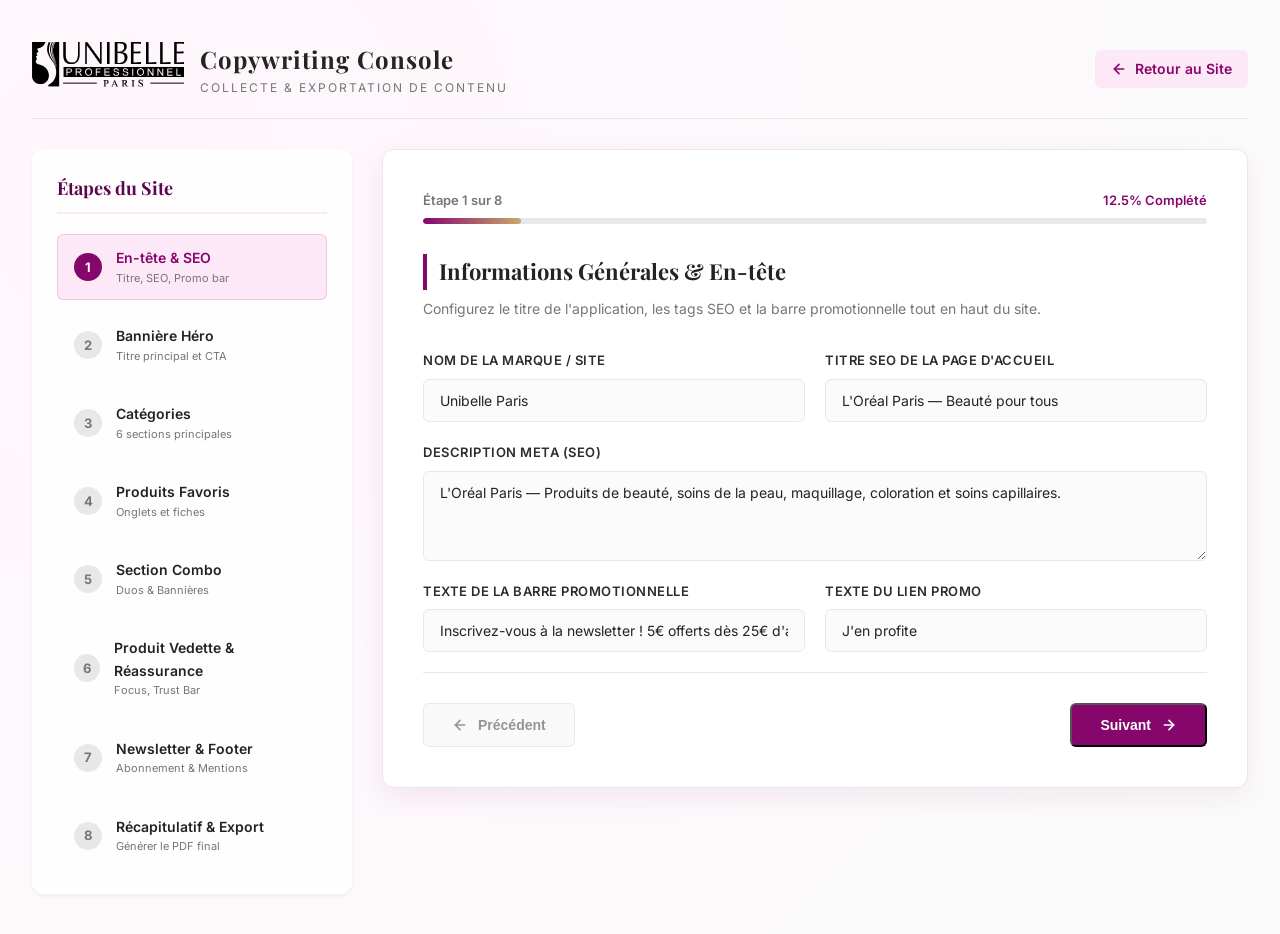
==== index.html @ 9e9157c0 "Standalone copywriting console and PDF export" ====
<!DOCTYPE html>
<html lang="fr">
<head>
  <meta charset="UTF-8">
  <meta name="viewport" content="width=device-width, initial-scale=1.0">
  <meta name="description" content="Configurez et exportez tout le contenu textuel de votre site web Unibelle Paris en un document PDF propre et structuré.">
  <title>Configurateur de Contenu &amp; Export PDF — Unibelle Paris</title>
  <link rel="stylesheet" href="formulaire.css">
</head>
<body>

  <div class="app-container">
    
    <!-- ═══════════════════════════════════════
         HEADER
         ═══════════════════════════════════════ -->
    <header class="form-header">
      <div class="logo-container">
        <a href="../index.html">
          <img src="logo-unibelle-paris-2.svg" alt="Unibelle Paris" class="logo-img">
        </a>
        <div class="logo-title-group">
          <h1>Copywriting Console</h1>
          <p>Collecte &amp; Exportation de Contenu</p>
        </div>
      </div>
      <div>
        <a href="../index.html" class="btn-back">
          <svg width="16" height="16" viewBox="0 0 24 24" fill="none" stroke="currentColor" stroke-width="2.5" stroke-linecap="round" stroke-linejoin="round"><line x1="19" y1="12" x2="5" y2="12"></line><polyline points="12 19 5 12 12 5"></polyline></svg>
          Retour au Site
        </a>
      </div>
    </header>

    <!-- ═══════════════════════════════════════
         MAIN WORKSPACE
         ═══════════════════════════════════════ -->
    <div class="workspace-panel">
      
      <!-- STEP NAVIGATION SIDEBAR -->
      <aside class="step-sidebar">
        <h3>Étapes du Site</h3>
        <ul class="steps-list" id="steps-nav">
          <li class="step-item active" data-step="1">
            <div class="step-badge"><span>1</span></div>
            <div class="step-text">
              <span class="step-title">En-tête &amp; SEO</span>
              <span class="step-desc">Titre, SEO, Promo bar</span>
            </div>
          </li>
          <li class="step-item" data-step="2">
            <div class="step-badge"><span>2</span></div>
            <div class="step-text">
              <span class="step-title">Bannière Héro</span>
              <span class="step-desc">Titre principal et CTA</span>
            </div>
          </li>
          <li class="step-item" data-step="3">
            <div class="step-badge"><span>3</span></div>
            <div class="step-text">
              <span class="step-title">Catégories</span>
              <span class="step-desc">6 sections principales</span>
            </div>
          </li>
          <li class="step-item" data-step="4">
            <div class="step-badge"><span>4</span></div>
            <div class="step-text">
              <span class="step-title">Produits Favoris</span>
              <span class="step-desc">Onglets et fiches</span>
            </div>
          </li>
          <li class="step-item" data-step="5">
            <div class="step-badge"><span>5</span></div>
            <div class="step-text">
              <span class="step-title">Section Combo</span>
              <span class="step-desc">Duos &amp; Bannières</span>
            </div>
          </li>
          <li class="step-item" data-step="6">
            <div class="step-badge"><span>6</span></div>
            <div class="step-text">
              <span class="step-title">Produit Vedette &amp; Réassurance</span>
              <span class="step-desc">Focus, Trust Bar</span>
            </div>
          </li>
          <li class="step-item" data-step="7">
            <div class="step-badge"><span>7</span></div>
            <div class="step-text">
              <span class="step-title">Newsletter &amp; Footer</span>
              <span class="step-desc">Abonnement &amp; Mentions</span>
            </div>
          </li>
          <li class="step-item" data-step="8">
            <div class="step-badge"><span>8</span></div>
            <div class="step-text">
              <span class="step-title">Récapitulatif &amp; Export</span>
              <span class="step-desc">Générer le PDF final</span>
            </div>
          </li>
        </ul>
      </aside>

      <!-- FORM CONTENT CARD -->
      <main class="form-container-card">
        
        <!-- Progress bar -->
        <div class="progress-bar-container">
          <div class="progress-header">
            <span id="progress-percentage">Étape 1 sur 8</span>
            <span id="progress-text">12.5% Complété</span>
          </div>
          <div class="progress-bar">
            <div class="progress-fill" id="progress-fill"></div>
          </div>
        </div>

        <!-- FORM OBJECT -->
        <form id="content-form" onsubmit="event.preventDefault();">
          
          <!-- STEP 1: SEO & EN-TÊTE -->
          <div class="form-step-content active" data-step-content="1">
            <h2 class="step-section-title">Informations Générales &amp; En-tête</h2>
            <p class="step-section-subtitle">Configurez le titre de l'application, les tags SEO et la barre promotionnelle tout en haut du site.</p>
            
            <div class="form-grid">
              <div class="form-group">
                <label for="site-name">Nom de la Marque / Site</label>
                <input type="text" id="site-name" name="site-name" value="Unibelle Paris" placeholder="Ex: Unibelle Paris" required>
              </div>
              <div class="form-group">
                <label for="seo-title">Titre SEO de la page d'accueil</label>
                <input type="text" id="seo-title" name="seo-title" value="L'Oréal Paris — Beauté pour tous" placeholder="Ex: L'Oréal Paris — Beauté pour tous">
              </div>
              <div class="form-group full-width">
                <label for="seo-description">Description Meta (SEO)</label>
                <textarea id="seo-description" name="seo-description" placeholder="Description affichée dans Google...">L'Oréal Paris — Produits de beauté, soins de la peau, maquillage, coloration et soins capillaires.</textarea>
              </div>
              <div class="form-group">
                <label for="promo-text">Texte de la Barre Promotionnelle</label>
                <input type="text" id="promo-text" name="promo-text" value="Inscrivez-vous à la newsletter ! 5€ offerts dès 25€ d'achats sur votre première commande." placeholder="Message de la promo bar">
              </div>
              <div class="form-group">
                <label for="promo-link-text">Texte du Lien Promo</label>
                <input type="text" id="promo-link-text" name="promo-link-text" value="J'en profite" placeholder="Ex: J'en profite">
              </div>
            </div>
          </div>

          <!-- STEP 2: HERO BANNER -->
          <div class="form-step-content" data-step-content="2">
            <h2 class="step-section-title">Bannière Héro Principale</h2>
            <p class="step-section-subtitle">Personnalisez le slogan accrocheur et le bouton d'appel à l'action de la première bannière visible.</p>
            
            <div class="form-grid">
              <div class="form-group full-width">
                <label for="hero-title">Slogan Principal (Titre Hero)</label>
                <textarea id="hero-title" name="hero-title" placeholder="Ex: PARCE QU'ILS LE VALENT BIEN" required style="font-size: 20px; font-weight: bold; min-height: 100px;">PARCE QU'ILS LE VALENT BIEN</textarea>
              </div>
              <div class="form-group">
                <label for="hero-btn-text">Libellé du Bouton (CTA)</label>
                <input type="text" id="hero-btn-text" name="hero-btn-text" value="Je découvre" placeholder="Ex: Je découvre" required>
              </div>
            </div>
          </div>

          <!-- STEP 3: DYNAMIC CATEGORIES & PRODUCTS -->
          <div class="form-step-content" data-step-content="3">
            <h2 class="step-section-title">Catégories &amp; Produits</h2>
            <p class="step-section-subtitle">Gérez vos catégories de produits. Vous pouvez en ajouter d'autres avec le bouton (+). Pour chaque catégorie, ajoutez ses produits respectifs avec leur prix et descriptif.</p>
            
            <div id="dynamic-categories-container">
              <!-- Dynamically populated via Javascript -->
            </div>
            
            <div style="margin-top: 25px; display: flex; justify-content: center;">
              <button type="button" class="btn btn-secondary" id="btn-add-category" style="background-color: var(--brand-primary-light); color: var(--brand-primary); border-color: rgba(135, 6, 108, 0.2); font-weight: bold; width: auto; padding: 12px 24px;">
                <svg width="14" height="14" viewBox="0 0 24 24" fill="none" stroke="currentColor" stroke-width="2.5" stroke-linecap="round" stroke-linejoin="round" style="vertical-align: middle; margin-right: 6px;"><line x1="12" y1="5" x2="12" y2="19"></line><line x1="5" y1="12" x2="19" y2="12"></line></svg>
                Ajouter une catégorie
              </button>
            </div>
          </div>

          <!-- STEP 4: PRODUITS FAVORIS -->
          <div class="form-step-content" data-step-content="4">
            <h2 class="step-section-title">Vos Produits Favoris</h2>
            <p class="step-section-subtitle">Définissez le titre de cette section, les filtres d'onglets et les détails des principaux produits en avant.</p>
            
            <div class="form-grid">
              <div class="form-group full-width">
                <label for="prod-section-title">Titre de la Section</label>
                <input type="text" id="prod-section-title" name="prod-section-title" value="VOS PRODUITS FAVORIS" placeholder="Ex: VOS PRODUITS FAVORIS" required>
              </div>
              <div class="form-group full-width">
                <label for="prod-tabs">Onglets de Filtrage (Séparés par des virgules)</label>
                <input type="text" id="prod-tabs" name="prod-tabs" value="Nouveautés, Maquillage, Soin, Cheveux, Coloration, Homme" placeholder="Onglet 1, Onglet 2...">
              </div>
            </div>

            <!-- Product Cards Inputs -->
            <div class="product-input-card">
              <h4>Produit Favori 1</h4>
              <div class="form-grid">
                <div class="form-group">
                  <label for="prod1-name">Nom du Produit</label>
                  <input type="text" id="prod1-name" name="prod1-name" value="Mascara Extension" placeholder="Nom">
                </div>
                <div class="form-group">
                  <label for="prod1-price">Prix</label>
                  <input type="text" id="prod1-price" name="prod1-price" value="14,90 €" placeholder="Ex: 14,90 €">
                </div>
                <div class="form-group full-width">
                  <label for="prod1-shade">Couleur / Teinte / Infos</label>
                  <input type="text" id="prod1-shade" name="prod1-shade" value="Couleur : Noir" placeholder="Ex: Couleur : Noir">
                </div>
              </div>
            </div>

            <div class="product-input-card">
              <h4>Produit Favori 2</h4>
              <div class="form-grid">
                <div class="form-group">
                  <label for="prod2-name">Nom du Produit</label>
                  <input type="text" id="prod2-name" name="prod2-name" value="Revitalift Filler Masque Tissu Sérum Hyaluronique" placeholder="Nom">
                </div>
                <div class="form-group">
                  <label for="prod2-price">Prix</label>
                  <input type="text" id="prod2-price" name="prod2-price" value="6,70 €" placeholder="Ex: 6,70 €">
                </div>
                <div class="form-group full-width">
                  <label for="prod2-shade">Couleur / Teinte / Infos</label>
                  <input type="text" id="prod2-shade" name="prod2-shade" value="1 pièce disponible" placeholder="Ex: 1 pièce disponible">
                </div>
              </div>
            </div>

            <div class="product-input-card">
              <h4>Produit Favori 3</h4>
              <div class="form-grid">
                <div class="form-group">
                  <label for="prod3-name">Nom du Produit</label>
                  <input type="text" id="prod3-name" name="prod3-name" value="Encre À Lèvres À L'Acide Hyaluronique Infaillible Matte" placeholder="Nom">
                </div>
                <div class="form-group">
                  <label for="prod3-price">Prix</label>
                  <input type="text" id="prod3-price" name="prod3-price" value="12,90 €" placeholder="Ex: 12,90 €">
                </div>
                <div class="form-group full-width">
                  <label for="prod3-shade">Couleur / Teinte / Infos</label>
                  <input type="text" id="prod3-shade" name="prod3-shade" value="Couleur : Nuances disponibles" placeholder="Ex: Couleur : Nuances disponibles">
                </div>
              </div>
            </div>
          </div>

          <!-- STEP 5: COMBO SECTION -->
          <div class="form-step-content" data-step-content="5">
            <h2 class="step-section-title">Section Combo Lèvres &amp; Sélections</h2>
            <p class="step-section-subtitle">Modifiez le contenu textuel lié aux suggestions d'associations de produits (combo-lèvres) et la bannière exclusive.</p>
            
            <div class="form-grid">
              <div class="form-group">
                <label for="combo-eyebrow">Surtitre (Eyebrow)</label>
                <input type="text" id="combo-eyebrow" name="combo-eyebrow" value="Nos sélections" placeholder="Ex: Nos sélections" required>
              </div>
              <div class="form-group">
                <label for="combo-title">Titre de la Section</label>
                <input type="text" id="combo-title" name="combo-title" value="Trouvez votre combo-lèvres idéal" placeholder="Ex: Trouvez votre combo-lèvres..." required>
              </div>
              <div class="form-group full-width">
                <label for="combo-subtitle">Sous-titre explicatif</label>
                <input type="text" id="combo-subtitle" name="combo-subtitle" value="Découvrez nos associations parfaites pour des lèvres sublimées" placeholder="Sous-titre..." required>
              </div>
              <div class="form-group">
                <label for="combo-tabs">Pillules / Onglets (Séparés par des virgules)</label>
                <input type="text" id="combo-tabs" name="combo-tabs" value="Rouges Éternelles, Rouges Glossy, Vita Lift, La Manicure Infaillible, Colorations tendance, Collection stars, Colorations de la tendance" placeholder="Onglet 1, Onglet 2...">
              </div>
              <div class="form-group">
                <label for="combo-banner-tag">Étiquette Bannière Combo</label>
                <input type="text" id="combo-banner-tag" name="combo-banner-tag" value="Exclusivité web" placeholder="Ex: Exclusivité web">
              </div>
              <div class="form-group">
                <label for="combo-banner-title">Titre Bannière Combo</label>
                <input type="text" id="combo-banner-title" name="combo-banner-title" value="Le combo-lèvres parfait vous attend" placeholder="Ex: Le combo-lèvres parfait...">
              </div>
              <div class="form-group">
                <label for="combo-banner-btn">Texte Bouton Bannière Combo</label>
                <input type="text" id="combo-banner-btn" name="combo-banner-btn" value="Découvrir la sélection" placeholder="Ex: Découvrir la sélection">
              </div>
            </div>
          </div>

          <!-- STEP 6: FEATURED & REASSURANCE -->
          <div class="form-step-content" data-step-content="6">
            <h2 class="step-section-title">Produit Vedette &amp; Barre de Réassurance</h2>
            <p class="step-section-subtitle">Configurez le bloc produit "phare" mis en valeur, ainsi que les 4 avantages de service de la marque.</p>
            
            <div class="product-input-card">
              <h4>Produit Vedette Principal</h4>
              <div class="form-grid">
                <div class="form-group">
                  <label for="feat-eyebrow">Surtitre Produit</label>
                  <input type="text" id="feat-eyebrow" name="feat-eyebrow" value="Produit phare" placeholder="Ex: Produit phare">
                </div>
                <div class="form-group">
                  <label for="feat-title">Titre Bloc</label>
                  <input type="text" id="feat-title" name="feat-title" value="Age Perfect Sérum Anti-âge Le Duo" placeholder="Nom affiché en gros">
                </div>
                <div class="form-group">
                  <label for="feat-name">Description / Nom Produit 50ml</label>
                  <input type="text" id="feat-name" name="feat-name" value="Age Perfect Sérum Anti-Âge Le Duo 50ml" placeholder="Nom commercial complet">
                </div>
                <div class="form-group">
                  <label for="feat-price">Prix</label>
                  <input type="text" id="feat-price" name="feat-price" value="53,80 €" placeholder="Ex: 53,80 €">
                </div>
              </div>
            </div>

            <div class="product-input-card">
              <h4>Barre de Réassurance (4 points clés)</h4>
              <div class="form-grid">
                <div class="form-group">
                  <label for="trust-1-title">Titre Point 1</label>
                  <input type="text" id="trust-1-title" name="trust-1-title" value="Paiement sécurisé" required>
                  <input type="text" id="trust-1-desc" name="trust-1-desc" value="Par carte bancaire ou Paypal" style="margin-top: 5px; font-size: 12px;" required>
                </div>
                <div class="form-group">
                  <label for="trust-2-title">Titre Point 2</label>
                  <input type="text" id="trust-2-title" name="trust-2-title" value="Livraison offerte" required>
                  <input type="text" id="trust-2-desc" name="trust-2-desc" value="Dès 30€ d'achat" style="margin-top: 5px; font-size: 12px;" required>
                </div>
                <div class="form-group">
                  <label for="trust-3-title">Titre Point 3</label>
                  <input type="text" id="trust-3-title" name="trust-3-title" value="Une question ? Un produit ?" required>
                  <input type="text" id="trust-3-desc" name="trust-3-desc" value="Un conseiller beauté à votre écoute" style="margin-top: 5px; font-size: 12px;" required>
                </div>
                <div class="form-group">
                  <label for="trust-4-title">Titre Point 4</label>
                  <input type="text" id="trust-4-title" name="trust-4-title" value="Livraison offerte" required>
                  <input type="text" id="trust-4-desc" name="trust-4-desc" value="Offerte en point relais dès 30€" style="margin-top: 5px; font-size: 12px;" required>
                </div>
              </div>
            </div>
          </div>

          <!-- STEP 7: NEWSLETTER & FOOTER -->
          <div class="form-step-content" data-step-content="7">
            <h2 class="step-section-title">Newsletter, Contacts &amp; Mentions</h2>
            <p class="step-section-subtitle">Spécifiez les textes légaux, l'offre de bienvenue et les informations de contact situées en bas du site.</p>
            
            <div class="form-grid">
              <div class="form-group">
                <label for="news-title">Titre de la Newsletter</label>
                <input type="text" id="news-title" name="news-title" value="La Newsletter" placeholder="La Newsletter" required>
              </div>
              <div class="form-group">
                <label for="news-subtitle">Sous-titre Newsletter</label>
                <input type="text" id="news-subtitle" name="news-subtitle" value="Recevez avant tout le monde dans votre boîte mail les dernières nouveautés L'Oréal Paris, un mot d'hier, un mot d'aujourd'hui!" placeholder="Texte introductif">
              </div>
              <div class="form-group">
                <label for="news-offer-1">Texte Offre de bienvenue</label>
                <input type="text" id="news-offer-1" name="news-offer-1" value="Inscrivez-vous vite et profitez de votre offre de bienvenue.">
              </div>
              <div class="form-group">
                <label for="news-offer-2">Montant de l'offre</label>
                <input type="text" id="news-offer-2" name="news-offer-2" value="5€ offerts dès 25€ d'achats*">
              </div>
              <div class="form-group full-width">
                <label for="news-legal">Mentions Légales RGPD Newsletter</label>
                <textarea id="news-legal" name="news-legal">J'accepte que les données que je fournis soient utilisées par L'Oréal Paris pour enrichir mon profil et me proposer des offres personnalisées en conformité avec sa politique de protection des données personnelles.</textarea>
              </div>
              
              <div class="form-group">
                <label for="foot-phone">Téléphone Service Client</label>
                <input type="text" id="foot-phone" name="foot-phone" value="Service gratuit : 04 72 95 76 95" required>
              </div>
              <div class="form-group">
                <label for="foot-hours">Horaires d'ouverture</label>
                <input type="text" id="foot-hours" name="foot-hours" value="Du lundi au vendredi de 9h à 17h (hors jours fériés)" required>
              </div>
              <div class="form-group full-width">
                <label for="foot-manufacturer">Informations Fabricant &amp; Adresse</label>
                <input type="text" id="foot-manufacturer" name="foot-manufacturer" value="LORÉAL PARIS — 14 rue Royale — 75008 Paris France" required>
              </div>
            </div>
          </div>

          <!-- STEP 8: RECAP & EXPORT -->
          <div class="form-step-content" data-step-content="8">
            <h2 class="step-section-title">Vérification et Export PDF</h2>
            <p class="step-section-subtitle">Examinez le résumé des informations saisies ci-dessous. Cliquez sur le bouton d'export pour générer un PDF professionnel prêt pour le développement.</p>
            
            <div class="summary-container" id="summary-dashboard">
              <!-- Dynamically populated via Javascript -->
            </div>
          </div>

          <!-- ACTIONS CONTROLS -->
          <div class="form-actions">
            <button type="button" class="btn btn-secondary" id="btn-prev" disabled>
              <svg width="16" height="16" viewBox="0 0 24 24" fill="none" stroke="currentColor" stroke-width="2.5" stroke-linecap="round" stroke-linejoin="round"><line x1="19" y1="12" x2="5" y2="12"></line><polyline points="12 19 5 12 12 5"></polyline></svg>
              Précédent
            </button>
            
            <button type="button" class="btn btn-primary" id="btn-next">
              Suivant
              <svg width="16" height="16" viewBox="0 0 24 24" fill="none" stroke="currentColor" stroke-width="2.5" stroke-linecap="round" stroke-linejoin="round"><line x1="5" y1="12" x2="19" y2="12"></line><polyline points="12 5 19 12 12 19"></polyline></svg>
            </button>
            
            <button type="button" class="btn btn-success" id="btn-export" style="display: none;">
              <svg width="16" height="16" viewBox="0 0 24 24" fill="none" stroke="currentColor" stroke-width="2.5" stroke-linecap="round" stroke-linejoin="round"><path d="M21 15v4a2 2 0 0 1-2 2H5a2 2 0 0 1-2-2v-4"></path><polyline points="7 10 12 15 17 10"></polyline><line x1="12" y1="15" x2="12" y2="3"></line></svg>
              Exporter en PDF
            </button>
          </div>

        </form>
      </main>

    </div>
  </div>

  <!-- ═══════════════════════════════════════
       HIDDEN PRINT TEMPLATE FOR PDF GENERATION
       ═══════════════════════════════════════ -->
  <div id="pdf-template">
    <div class="pdf-header">
      <img src="logo-unibelle-paris-2.svg" alt="Unibelle Paris Logo" class="pdf-logo" id="pdf-logo-img">
      <div class="pdf-header-title">
        <h1 id="pdf-site-title">Unibelle Paris</h1>
        <p>Spécifications de Contenu Textuel</p>
      </div>
    </div>
    
    <div class="pdf-doc-meta">
      <div><strong>Document :</strong> Livrable de Contenu Éditorial</div>
      <div><strong>Généré le :</strong> <span id="pdf-date">--/--/----</span></div>
      <div><strong>Statut :</strong> Prêt pour intégration</div>
    </div>

    <!-- Section 1 -->
    <div class="pdf-section">
      <h3 class="pdf-section-title">1. Informations Générales, SEO &amp; En-tête</h3>
      <table class="pdf-table">
        <tr>
          <th>Titre SEO Accueil</th>
          <td id="pdf-val-seo-title"></td>
        </tr>
        <tr>
          <th>Meta Description</th>
          <td id="pdf-val-seo-description"></td>
        </tr>
        <tr>
          <th>Barre Promotionnelle</th>
          <td id="pdf-val-promo-text"></td>
        </tr>
        <tr>
          <th>Lien Promotionnel</th>
          <td id="pdf-val-promo-link-text"></td>
        </tr>
      </table>
    </div>

    <!-- Section 2 -->
    <div class="pdf-section">
      <h3 class="pdf-section-title">2. Bannière Héro Principale</h3>
      <table class="pdf-table">
        <tr>
          <th>Slogan / Titre Héro</th>
          <td id="pdf-val-hero-title" style="font-family: 'Playfair Display', serif; font-size: 15px; font-weight: bold; color: #87066C;"></td>
        </tr>
        <tr>
          <th>Libellé Bouton CTA</th>
          <td id="pdf-val-hero-btn-text"></td>
        </tr>
      </table>
    </div>

    <!-- Section 3 -->
    <div class="pdf-section">
      <h3 class="pdf-section-title">3. Catégories &amp; Produits</h3>
      <div id="pdf-val-categories-list">
        <!-- Populated dynamically with category tables -->
      </div>
    </div>

    <div class="pdf-page-break"></div>

    <!-- Section 4 -->
    <div class="pdf-section">
      <h3 class="pdf-section-title">4. Section Produits Favoris</h3>
      <table class="pdf-table" style="margin-bottom: 15px;">
        <tr>
          <th>Titre de Section</th>
          <td id="pdf-val-prod-section-title"></td>
        </tr>
        <tr>
          <th>Filtres / Onglets</th>
          <td id="pdf-val-prod-tabs"></td>
        </tr>
      </table>
      
      <h4 style="font-size: 12px; text-transform: uppercase; color: #87066C; margin-bottom: 8px;">Fiches Produits Favoris</h4>
      <div class="pdf-product-grid">
        <div class="pdf-product-card">
          <h5 id="pdf-val-prod1-name"></h5>
          <p><span>Teinte :</span> <span id="pdf-val-prod1-shade" style="font-weight: normal;"></span></p>
          <p><span>Prix :</span> <span id="pdf-val-prod1-price" style="font-weight: normal;"></span></p>
        </div>
        <div class="pdf-product-card">
          <h5 id="pdf-val-prod2-name"></h5>
          <p><span>Teinte :</span> <span id="pdf-val-prod2-shade" style="font-weight: normal;"></span></p>
          <p><span>Prix :</span> <span id="pdf-val-prod2-price" style="font-weight: normal;"></span></p>
        </div>
        <div class="pdf-product-card">
          <h5 id="pdf-val-prod3-name"></h5>
          <p><span>Teinte :</span> <span id="pdf-val-prod3-shade" style="font-weight: normal;"></span></p>
          <p><span>Prix :</span> <span id="pdf-val-prod3-price" style="font-weight: normal;"></span></p>
        </div>
      </div>
    </div>

    <!-- Section 5 -->
    <div class="pdf-section">
      <h3 class="pdf-section-title">5. Sélections &amp; Combo Lèvres</h3>
      <table class="pdf-table">
        <tr>
          <th>Surtitre &amp; Titre principal</th>
          <td>
            <strong id="pdf-val-combo-eyebrow" style="color: #666; font-size: 11px; text-transform: uppercase;"></strong><br>
            <span id="pdf-val-combo-title" style="font-size: 14px; font-weight: bold;"></span>
          </td>
        </tr>
        <tr>
          <th>Sous-titre explicatif</th>
          <td id="pdf-val-combo-subtitle"></td>
        </tr>
        <tr>
          <th>Onglets du Combo</th>
          <td id="pdf-val-combo-tabs"></td>
        </tr>
        <tr>
          <th>Bannière promotionnelle Combo</th>
          <td>
            <strong>Badge :</strong> <span id="pdf-val-combo-banner-tag"></span><br>
            <strong>Titre :</strong> <span id="pdf-val-combo-banner-title"></span><br>
            <strong>Bouton :</strong> <span id="pdf-val-combo-banner-btn"></span>
          </td>
        </tr>
      </table>
    </div>

    <div class="pdf-page-break"></div>

    <!-- Section 6 -->
    <div class="pdf-section">
      <h3 class="pdf-section-title">6. Produit Vedette &amp; Barre de Réassurance</h3>
      <h4 style="font-size: 12px; text-transform: uppercase; color: #87066C; margin-bottom: 8px;">Produit Vedette</h4>
      <table class="pdf-table" style="margin-bottom: 20px;">
        <tr>
          <th>Produit mis en avant</th>
          <td>
            <span id="pdf-val-feat-eyebrow" style="text-transform: uppercase; font-size: 11px; color:#777;"></span><br>
            <strong id="pdf-val-feat-title" style="font-size: 14px;"></strong><br>
            <span id="pdf-val-feat-name"></span>
          </td>
        </tr>
        <tr>
          <th>Prix Vedette</th>
          <td id="pdf-val-feat-price" style="font-weight: bold;"></td>
        </tr>
      </table>
      
      <h4 style="font-size: 12px; text-transform: uppercase; color: #87066C; margin-bottom: 8px;">Barre de Réassurance (Trust Bar)</h4>
      <table class="pdf-table">
        <tr>
          <th id="pdf-val-trust-1-title"></th>
          <td id="pdf-val-trust-1-desc"></td>
        </tr>
        <tr>
          <th id="pdf-val-trust-2-title"></th>
          <td id="pdf-val-trust-2-desc"></td>
        </tr>
        <tr>
          <th id="pdf-val-trust-3-title"></th>
          <td id="pdf-val-trust-3-desc"></td>
        </tr>
        <tr>
          <th id="pdf-val-trust-4-title"></th>
          <td id="pdf-val-trust-4-desc"></td>
        </tr>
      </table>
    </div>

    <!-- Section 7 -->
    <div class="pdf-section">
      <h3 class="pdf-section-title">7. Newsletter &amp; Pied de page</h3>
      <table class="pdf-table">
        <tr>
          <th>Newsletter Titre &amp; Message</th>
          <td>
            <strong id="pdf-val-news-title"></strong><br>
            <span id="pdf-val-news-subtitle"></span>
          </td>
        </tr>
        <tr>
          <th>Offre de bienvenue</th>
          <td>
            <span id="pdf-val-news-offer-1"></span> — <strong><span id="pdf-val-news-offer-2"></span></strong>
          </td>
        </tr>
        <tr>
          <th>Mentions légales RGPD</th>
          <td id="pdf-val-news-legal" style="font-size: 11px; color: #666; font-style: italic;"></td>
        </tr>
        <tr>
          <th>Contacts Client &amp; Horaires</th>
          <td>
            <strong>Téléphone :</strong> <span id="pdf-val-foot-phone"></span><br>
            <strong>Horaires :</strong> <span id="pdf-val-foot-hours"></span>
          </td>
        </tr>
        <tr>
          <th>Fabricant &amp; Adresse</th>
          <td id="pdf-val-foot-manufacturer"></td>
        </tr>
      </table>
    </div>

    <div class="pdf-footer">
      Document généré par la console de copywriting Unibelle Paris. Tous droits réservés.
    </div>
  </div>


  <!-- ═══════════════════════════════════════
       JAVASCRIPT FOR STEP NAVIGATION & PDF EXPORT
       ═══════════════════════════════════════ -->
  <script>
    document.addEventListener('DOMContentLoaded', function() {
      let currentStep = 1;
      const totalSteps = 8;
      
      const prevBtn = document.getElementById('btn-prev');
      const nextBtn = document.getElementById('btn-next');
      const exportBtn = document.getElementById('btn-export');
      const stepsNavItems = document.querySelectorAll('#steps-nav .step-item');
      const stepContents = document.querySelectorAll('[data-step-content]');
      const progressFill = document.getElementById('progress-fill');
      const progressPercentage = document.getElementById('progress-percentage');
      const progressText = document.getElementById('progress-text');
      
      // ═══════════════════════════════════════
      // DYNAMIC CATEGORIES & PRODUCTS DATA & LOGIC
      // ═══════════════════════════════════════
      const defaultCategoriesData = [
        {
          name: "Maquillage",
          products: [
            { name: "Mascara Panorama", price: "15,90 €", details: "Volume Millions de Cils" },
            { name: "Rouge à lèvres Color Riche", price: "13,80 €", details: "Teinte : Nude 120" },
            { name: "Fond De Teint Accord Parfait", price: "14,90 €", details: "Couleur : Miel" }
          ]
        },
        {
          name: "Cheveux",
          products: [
            { name: "Elsève Dream Long Shampoing", price: "5,50 €", details: "Cheveux longs abîmés" },
            { name: "Shampoing Elsève Total Repair", price: "5,50 €", details: "Réparation 5 signes" }
          ]
        },
        {
          name: "Soin de la peau",
          products: [
            { name: "Revitalift Filler Sérum", price: "19,90 €", details: "Acide Hyaluronique Pur" },
            { name: "Revitalift Crème de Jour", price: "17,90 €", details: "Soin Anti-Rides + Fermeté" }
          ]
        }
      ];

      const categoriesContainer = document.getElementById('dynamic-categories-container');

      function createProductRow(prodVal = { name: '', price: '', details: '' }) {
        const row = document.createElement('div');
        row.className = 'category-product-item';
        row.innerHTML = `
          <div class="product-item-fields">
            <div class="form-group">
              <label>Nom du Produit</label>
              <input type="text" class="prod-name" value="${prodVal.name}" placeholder="Ex: Mascara Extension" required>
            </div>
            <div class="form-group">
              <label>Prix</label>
              <input type="text" class="prod-price" value="${prodVal.price}" placeholder="Ex: 14,90 €" required>
            </div>
            <div class="form-group full-width">
              <label>Description / Teinte</label>
              <input type="text" class="prod-details" value="${prodVal.details}" placeholder="Ex: Couleur : Noir">
            </div>
          </div>
          <button type="button" class="btn-remove-product" title="Supprimer ce produit">&times;</button>
        `;
        
        row.querySelector('.btn-remove-product').addEventListener('click', () => {
          row.remove();
        });
        
        return row;
      }

      function createCategoryBlock(catVal = { name: '', products: [] }, index) {
        const block = document.createElement('div');
        block.className = 'category-block';
        block.innerHTML = `
          <div class="category-block-header">
            <h4>Catégorie <span class="cat-number">${index}</span></h4>
            <button type="button" class="btn-remove-category">Supprimer la catégorie</button>
          </div>
          <div class="form-group" style="margin-bottom: 20px;">
            <label>Nom de la Catégorie</label>
            <input type="text" class="category-name-input" value="${catVal.name}" placeholder="Ex: Maquillage" required style="font-weight: 600; font-size: 16px; border-color: var(--brand-primary-light);">
          </div>
          <div class="category-products-section">
            <h5>Produits dans cette catégorie</h5>
            <div class="category-products-list"></div>
            <button type="button" class="btn-add-product">
              <svg width="14" height="14" viewBox="0 0 24 24" fill="none" stroke="currentColor" stroke-width="2.5" stroke-linecap="round" stroke-linejoin="round" style="vertical-align: middle; margin-right: 4px;"><line x1="12" y1="5" x2="12" y2="19"></line><line x1="5" y1="12" x2="19" y2="12"></line></svg>
              Ajouter un produit
            </button>
          </div>
        `;
        
        const prodList = block.querySelector('.category-products-list');
        const addProdBtn = block.querySelector('.btn-add-product');
        const removeCatBtn = block.querySelector('.btn-remove-category');
        
        if (catVal.products && catVal.products.length > 0) {
          catVal.products.forEach(p => {
            prodList.appendChild(createProductRow(p));
          });
        } else {
          prodList.appendChild(createProductRow());
        }
        
        addProdBtn.addEventListener('click', () => {
          prodList.appendChild(createProductRow());
        });
        
        removeCatBtn.addEventListener('click', () => {
          block.remove();
          recalculateCategoryNumbers();
        });
        
        return block;
      }

      function recalculateCategoryNumbers() {
        const blocks = categoriesContainer.querySelectorAll('.category-block');
        blocks.forEach((block, idx) => {
          block.querySelector('.cat-number').innerText = idx + 1;
        });
      }

      function initializeDynamicCategories() {
        categoriesContainer.innerHTML = '';
        defaultCategoriesData.forEach((cat, idx) => {
          categoriesContainer.appendChild(createCategoryBlock(cat, idx + 1));
        });
      }

      document.getElementById('btn-add-category').addEventListener('click', () => {
        const count = categoriesContainer.querySelectorAll('.category-block').length;
        categoriesContainer.appendChild(createCategoryBlock({ name: '', products: [] }, count + 1));
        
        setTimeout(() => {
          const blocks = categoriesContainer.querySelectorAll('.category-block');
          const lastBlock = blocks[blocks.length - 1];
          lastBlock.scrollIntoView({ behavior: 'smooth', block: 'center' });
        }, 100);
      });

      // Initialize
      initializeDynamicCategories();

      // ═══════════════════════════════════════
      // STEP NAVIGATION LOGIC
      // ═══════════════════════════════════════
      
      // Update UI for the current step
      function updateStepUI() {
        stepContents.forEach(content => {
          content.classList.remove('active');
          if (parseInt(content.getAttribute('data-step-content')) === currentStep) {
            content.classList.add('active');
          }
        });
        
        stepsNavItems.forEach(item => {
          const stepNum = parseInt(item.getAttribute('data-step'));
          item.classList.remove('active');
          
          if (stepNum === currentStep) {
            item.classList.add('active');
          }
          
          if (stepNum < currentStep) {
            item.classList.add('completed');
          } else {
            item.classList.remove('completed');
          }
        });
        
        const percent = (currentStep / totalSteps) * 100;
        progressFill.style.width = percent + '%';
        progressPercentage.innerText = `Étape ${currentStep} sur ${totalSteps}`;
        progressText.innerText = `${Math.round(percent)}% Complété`;
        
        if (currentStep === 1) {
          prevBtn.disabled = true;
        } else {
          prevBtn.disabled = false;
        }
        
        if (currentStep === totalSteps) {
          nextBtn.style.display = 'none';
          exportBtn.style.display = 'inline-flex';
          buildRecapDashboard();
        } else {
          nextBtn.style.display = 'inline-flex';
          exportBtn.style.display = 'none';
        }
      }
      
      function goToStep(step) {
        if (step >= 1 && step <= totalSteps) {
          currentStep = step;
          updateStepUI();
          window.scrollTo({ top: 0, behavior: 'smooth' });
        }
      }
      
      prevBtn.addEventListener('click', () => {
        goToStep(currentStep - 1);
      });
      
      nextBtn.addEventListener('click', () => {
        const currentContent = document.querySelector(`[data-step-content="${currentStep}"]`);
        const inputs = currentContent.querySelectorAll('input[required], textarea[required]');
        let valid = true;
        inputs.forEach(input => {
          if (!input.value.trim()) {
            input.classList.add('error');
            valid = false;
            input.style.borderColor = '#d32f2f';
          } else {
            input.classList.remove('error');
            input.style.borderColor = '';
          }
        });
        
        if (valid) {
          goToStep(currentStep + 1);
        } else {
          alert('Veuillez remplir tous les champs requis (*) de cette section avant de continuer.');
        }
      });
      
      stepsNavItems.forEach(item => {
        item.addEventListener('click', () => {
          const stepNum = parseInt(item.getAttribute('data-step'));
          goToStep(stepNum);
        });
      });
      
      // Build dynamic recap dashboard
      function buildRecapDashboard() {
        const dashboard = document.getElementById('summary-dashboard');
        dashboard.innerHTML = '';
        
        const formData = new FormData(document.getElementById('content-form'));
        
        const sections = [
          {
            title: "1. En-tête & SEO",
            fields: [
              { label: "Nom du site/marque", key: "site-name" },
              { label: "Titre SEO page d'accueil", key: "seo-title" },
              { label: "Description SEO (Meta)", key: "seo-description" },
              { label: "Message promotionnel", key: "promo-text" },
              { label: "Lien promotionnel", key: "promo-link-text" }
            ]
          },
          {
            title: "2. Bannière Héro",
            fields: [
              { label: "Slogan principal (Héro)", key: "hero-title" },
              { label: "Texte bouton CTA Héro", key: "hero-btn-text" }
            ]
          },
          {
            title: "3. Catégories & Produits",
            dynamic: true
          },
          {
            title: "4. Produits Favoris",
            fields: [
              { label: "Titre de section", key: "prod-section-title" },
              { label: "Onglets", key: "prod-tabs" },
              { label: "Prod 1 - Nom", key: "prod1-name" },
              { label: "Prod 1 - Teinte & Infos", key: "prod1-shade" },
              { label: "Prod 1 - Prix", key: "prod1-price" },
              { label: "Prod 2 - Nom", key: "prod2-name" },
              { label: "Prod 2 - Teinte & Infos", key: "prod2-shade" },
              { label: "Prod 2 - Prix", key: "prod2-price" },
              { label: "Prod 3 - Nom", key: "prod3-name" },
              { label: "Prod 3 - Teinte & Infos", key: "prod3-shade" },
              { label: "Prod 3 - Prix", key: "prod3-price" }
            ]
          },
          {
            title: "5. Sélections & Combo Lèvres",
            fields: [
              { label: "Surtitre", key: "combo-eyebrow" },
              { label: "Titre Section", key: "combo-title" },
              { label: "Sous-titre Section", key: "combo-subtitle" },
              { label: "Onglets du combo", key: "combo-tabs" },
              { label: "Badge Bannière Combo", key: "combo-banner-tag" },
              { label: "Titre Bannière Combo", key: "combo-banner-title" },
              { label: "Bouton Bannière Combo", key: "combo-banner-btn" }
            ]
          },
          {
            title: "6. Produit Vedette & Réassurance",
            fields: [
              { label: "Vedette - Surtitre", key: "feat-eyebrow" },
              { label: "Vedette - Titre", key: "feat-title" },
              { label: "Vedette - Desc/Nom 50ml", key: "feat-name" },
              { label: "Vedette - Prix", key: "feat-price" },
              { label: "Trust 1 - Titre & Desc", key: "trust-1-title", custom: () => formData.get('trust-1-title') + " — " + formData.get('trust-1-desc') },
              { label: "Trust 2 - Titre & Desc", key: "trust-2-title", custom: () => formData.get('trust-2-title') + " — " + formData.get('trust-2-desc') },
              { label: "Trust 3 - Titre & Desc", key: "trust-3-title", custom: () => formData.get('trust-3-title') + " — " + formData.get('trust-3-desc') },
              { label: "Trust 4 - Titre & Desc", key: "trust-4-title", custom: () => formData.get('trust-4-title') + " — " + formData.get('trust-4-desc') }
            ]
          },
          {
            title: "7. Newsletter & Pied de page",
            fields: [
              { label: "Titre Newsletter", key: "news-title" },
              { label: "Sous-titre Newsletter", key: "news-subtitle" },
              { label: "Offre intro", key: "news-offer-1" },
              { label: "Montant offre", key: "news-offer-2" },
              { label: "Texte Légal RGPD", key: "news-legal" },
              { label: "Service Client Tél", key: "foot-phone" },
              { label: "Horaires d'ouverture", key: "foot-hours" },
              { label: "Fabricant", key: "foot-manufacturer" }
            ]
          }
        ];
        
        sections.forEach(sec => {
          const secDiv = document.createElement('div');
          secDiv.className = 'summary-section';
          
          const titleH4 = document.createElement('h4');
          titleH4.innerText = sec.title;
          secDiv.appendChild(titleH4);
          
          if (sec.dynamic) {
            const dynamicContainer = document.createElement('div');
            dynamicContainer.style.display = 'flex';
            dynamicContainer.style.flexDirection = 'column';
            dynamicContainer.style.gap = '15px';
            
            const categoryBlocks = document.querySelectorAll('.category-block');
            categoryBlocks.forEach((block, idx) => {
              const catNameInput = block.querySelector('.category-name-input');
              const catName = catNameInput ? catNameInput.value : '';
              
              const catGroup = document.createElement('div');
              catGroup.style.background = '#ffffff';
              catGroup.style.padding = '15px';
              catGroup.style.border = '1px solid #E8E8E8';
              catGroup.style.borderRadius = '6px';
              
              const catTitle = document.createElement('strong');
              catTitle.style.color = 'var(--brand-primary)';
              catTitle.style.fontSize = '15px';
              catTitle.innerText = `Catégorie ${idx+1} : ${catName}`;
              catGroup.appendChild(catTitle);
              
              const prodListUl = document.createElement('ul');
              prodListUl.style.margin = '10px 0 0 20px';
              prodListUl.style.fontSize = '13px';
              prodListUl.style.lineHeight = '1.8';
              
              const prods = block.querySelectorAll('.category-product-item');
              prods.forEach(prodItem => {
                const pName = prodItem.querySelector('.prod-name').value;
                const pPrice = prodItem.querySelector('.prod-price').value;
                const pDetails = prodItem.querySelector('.prod-details').value;
                
                const li = document.createElement('li');
                li.innerHTML = `<strong>${pName}</strong> — <span style="color:#666;">${pDetails}</span> — <span style="font-weight:700; color:var(--brand-primary-dark);">${pPrice}</span>`;
                prodListUl.appendChild(li);
              });
              
              catGroup.appendChild(prodListUl);
              dynamicContainer.appendChild(catGroup);
            });
            secDiv.appendChild(dynamicContainer);
          } else {
            const gridDiv = document.createElement('div');
            gridDiv.className = 'summary-grid';
            
            sec.fields.forEach(f => {
              const labelSpan = document.createElement('span');
              labelSpan.className = 'summary-label';
              labelSpan.innerText = f.label;
              
              const valueSpan = document.createElement('span');
              valueSpan.className = 'summary-value';
              valueSpan.innerText = f.custom ? f.custom() : (formData.get(f.key) || '-');
              
              gridDiv.appendChild(labelSpan);
              gridDiv.appendChild(valueSpan);
            });
            secDiv.appendChild(gridDiv);
          }
          
          dashboard.appendChild(secDiv);
        });
      }
      
      // PDF print triggering function
      exportBtn.addEventListener('click', function() {
        const formData = new FormData(document.getElementById('content-form'));
        const siteName = formData.get('site-name') || 'Unibelle Paris';
        
        // 1. Populate Hidden PDF template elements
        document.getElementById('pdf-site-title').innerText = siteName;
        document.getElementById('pdf-date').innerText = new Date().toLocaleDateString('fr-FR');
        
        // Step 1
        document.getElementById('pdf-val-seo-title').innerText = formData.get('seo-title');
        document.getElementById('pdf-val-seo-description').innerText = formData.get('seo-description');
        document.getElementById('pdf-val-promo-text').innerText = formData.get('promo-text');
        document.getElementById('pdf-val-promo-link-text').innerText = formData.get('promo-link-text');
        
        // Step 2
        document.getElementById('pdf-val-hero-title').innerText = formData.get('hero-title');
        document.getElementById('pdf-val-hero-btn-text').innerText = formData.get('hero-btn-text');
        
        // Step 3 (Dynamic Categories & Products)
        const categoriesList = document.getElementById('pdf-val-categories-list');
        categoriesList.innerHTML = '';
        
        const categoryBlocks = document.querySelectorAll('.category-block');
        categoryBlocks.forEach((block, idx) => {
          const catNameInput = block.querySelector('.category-name-input');
          const catName = catNameInput ? catNameInput.value : '';
          
          const catSection = document.createElement('div');
          catSection.style.marginBottom = '20px';
          catSection.style.pageBreakInside = 'avoid';
          catSection.style.breakInside = 'avoid';
          
          const catTitle = document.createElement('h4');
          catTitle.style.fontFamily = 'Playfair Display, Georgia, serif';
          catTitle.style.fontSize = '14px';
          catTitle.style.color = '#87066C';
          catTitle.style.marginBottom = '8px';
          catTitle.style.borderBottom = '1.5px solid #87066C';
          catTitle.style.paddingBottom = '4px';
          catTitle.style.textTransform = 'uppercase';
          catTitle.innerText = `Catégorie ${idx+1} : ${catName}`;
          catSection.appendChild(catTitle);
          
          const table = document.createElement('table');
          table.className = 'pdf-table';
          table.innerHTML = `
            <thead>
              <tr style="background:#F9F9F9;">
                <th style="width:40%; font-size:10px; font-weight:700; border: 1px solid #E8E8E8; padding: 6px 10px;">Nom du Produit</th>
                <th style="width:45%; font-size:10px; font-weight:700; border: 1px solid #E8E8E8; padding: 6px 10px;">Détails / Teinte</th>
                <th style="width:15%; font-size:10px; font-weight:700; border: 1px solid #E8E8E8; padding: 6px 10px;">Prix</th>
              </tr>
            </thead>
            <tbody>
            </tbody>
          `;
          const tbody = table.querySelector('tbody');
          
          const prods = block.querySelectorAll('.category-product-item');
          prods.forEach(prodItem => {
            const pName = prodItem.querySelector('.prod-name').value;
            const pPrice = prodItem.querySelector('.prod-price').value;
            const pDetails = prodItem.querySelector('.prod-details').value;
            
            const tr = document.createElement('tr');
            tr.innerHTML = `
              <td style="font-weight:600; font-size:12px; border: 1px solid #E8E8E8; padding: 8px 10px;">${pName}</td>
              <td style="font-size:12px; border: 1px solid #E8E8E8; padding: 8px 10px;">${pDetails}</td>
              <td style="font-weight:600; font-size:12px; border: 1px solid #E8E8E8; padding: 8px 10px; color:#87066C;">${pPrice}</td>
            `;
            tbody.appendChild(tr);
          });
          
          catSection.appendChild(table);
          categoriesList.appendChild(catSection);
        });
        
        // Step 4
        document.getElementById('pdf-val-prod-section-title').innerText = formData.get('prod-section-title');
        document.getElementById('pdf-val-prod-tabs').innerText = formData.get('prod-tabs');
        
        for (let p = 1; p <= 3; p++) {
          document.getElementById(`pdf-val-prod${p}-name`).innerText = formData.get(`prod${p}-name`);
          document.getElementById(`pdf-val-prod${p}-shade`).innerText = formData.get(`prod${p}-shade`);
          document.getElementById(`pdf-val-prod${p}-price`).innerText = formData.get(`prod${p}-price`);
        }
        
        // Step 5
        document.getElementById('pdf-val-combo-eyebrow').innerText = formData.get('combo-eyebrow');
        document.getElementById('pdf-val-combo-title').innerText = formData.get('combo-title');
        document.getElementById('pdf-val-combo-subtitle').innerText = formData.get('combo-subtitle');
        document.getElementById('pdf-val-combo-tabs').innerText = formData.get('combo-tabs');
        document.getElementById('pdf-val-combo-banner-tag').innerText = formData.get('combo-banner-tag');
        document.getElementById('pdf-val-combo-banner-title').innerText = formData.get('combo-banner-title');
        document.getElementById('pdf-val-combo-banner-btn').innerText = formData.get('combo-banner-btn');
        
        // Step 6
        document.getElementById('pdf-val-feat-eyebrow').innerText = formData.get('feat-eyebrow');
        document.getElementById('pdf-val-feat-title').innerText = formData.get('feat-title');
        document.getElementById('pdf-val-feat-name').innerText = formData.get('feat-name');
        document.getElementById('pdf-val-feat-price').innerText = formData.get('feat-price');
        
        for (let t = 1; t <= 4; t++) {
          document.getElementById(`pdf-val-trust-${t}-title`).innerText = formData.get(`trust-${t}-title`);
          document.getElementById(`pdf-val-trust-${t}-desc`).innerText = formData.get(`trust-${t}-desc`);
        }
        
        // Step 7
        document.getElementById('pdf-val-news-title').innerText = formData.get('news-title');
        document.getElementById('pdf-val-news-subtitle').innerText = formData.get('news-subtitle');
        document.getElementById('pdf-val-news-offer-1').innerText = formData.get('news-offer-1');
        document.getElementById('pdf-val-news-offer-2').innerText = formData.get('news-offer-2');
        document.getElementById('pdf-val-news-legal').innerText = formData.get('news-legal');
        document.getElementById('pdf-val-foot-phone').innerText = formData.get('foot-phone');
        document.getElementById('pdf-val-foot-hours').innerText = formData.get('foot-hours');
        document.getElementById('pdf-val-foot-manufacturer').innerText = formData.get('foot-manufacturer');
        
        // 2. Trigger browser print dialog (saves to high-quality vector PDF)
        window.print();
      });
      
    });
  </script>
</body>
</html>
---- formulaire.css ----
@import url('https://fonts.googleapis.com/css2?family=Inter:wght@300;400;500;600;700&family=Playfair+Display:ital,wght@0,400;0,500;0,600;0,700;1,400&display=swap');

/* ==========================================================================
   FORMULAIRE DE SAISIE DE CONTENU & EXPORT PDF — Stylesheet
   Design System: Unibelle Paris / L'Oréal Brand-Inspired
   ========================================================================== */

:root {
  /* Brand Palette */
  --brand-primary: #87066C;
  --brand-primary-dark: #5F044D;
  --brand-primary-light: #FDE8F7;
  --brand-accent: #C8A96E; /* Gold */
  --brand-dark: #232323;
  --brand-light: #FBFBFB;
  --brand-white: #ffffff;
  --brand-gray-100: #F4F4F4;
  --brand-gray-200: #E8E8E8;
  --brand-gray-300: #D4D4D4;
  --brand-gray-500: #767676;
  --brand-gray-800: #2C2C2C;
  
  /* Glassmorphism & UI Shadows */
  --glass-bg: rgba(255, 255, 255, 0.85);
  --glass-border: rgba(255, 255, 255, 0.6);
  --shadow-sm: 0 2px 4px rgba(0, 0, 0, 0.05);
  --shadow-md: 0 10px 30px rgba(135, 6, 108, 0.08);
  --shadow-lg: 0 20px 40px rgba(0, 0, 0, 0.08);
  
  --border-radius-sm: 6px;
  --border-radius-md: 12px;
  --border-radius-lg: 20px;
  
  --font-title: 'Playfair Display', Georgia, serif;
  --font-body: 'Inter', system-ui, -apple-system, sans-serif;
  --transition-smooth: all 0.3s cubic-bezier(0.4, 0, 0.2, 1);
  --max-width: 1280px;
}

/* Reset & Basics */
*, *::before, *::after {
  box-sizing: border-box;
  margin: 0;
  padding: 0;
}

body {
  font-family: var(--font-body);
  background: radial-gradient(circle at 10% 20%, rgba(253, 232, 247, 0.4) 0%, rgba(251, 251, 251, 1) 90.2%);
  color: var(--brand-dark);
  line-height: 1.6;
  min-height: 100vh;
  display: flex;
  flex-direction: column;
}

/* Layout */
.app-container {
  max-width: var(--max-width);
  width: 95%;
  margin: 40px auto;
  flex: 1;
  display: flex;
  flex-direction: column;
  gap: 30px;
}

/* Header */
.form-header {
  display: flex;
  justify-content: space-between;
  align-items: center;
  border-bottom: 1px solid var(--brand-gray-200);
  padding-bottom: 20px;
}

.logo-container {
  display: flex;
  align-items: center;
  gap: 15px;
}

.logo-img {
  height: 45px;
}

.logo-title-group h1 {
  font-family: var(--font-title);
  font-size: 24px;
  color: var(--brand-dark);
  letter-spacing: 1px;
}

.logo-title-group p {
  font-size: 12px;
  color: var(--brand-gray-500);
  text-transform: uppercase;
  letter-spacing: 2px;
}

.btn-back {
  display: inline-flex;
  align-items: center;
  gap: 8px;
  color: var(--brand-primary);
  font-weight: 600;
  font-size: 14px;
  padding: 8px 16px;
  border-radius: var(--border-radius-sm);
  background: var(--brand-primary-light);
  text-decoration: none;
  transition: var(--transition-smooth);
}

.btn-back:hover {
  background: var(--brand-primary);
  color: var(--brand-white);
  transform: translateX(-3px);
}

/* Main UI Panel (Sidebar + Form Workspace) */
.workspace-panel {
  display: grid;
  grid-template-columns: 320px 1fr;
  gap: 30px;
  align-items: start;
}

/* Step Sidebar */
.step-sidebar {
  background: var(--glass-bg);
  backdrop-filter: blur(10px);
  border: 1px solid var(--glass-border);
  border-radius: var(--border-radius-md);
  padding: 24px;
  box-shadow: var(--shadow-sm);
}

.step-sidebar h3 {
  font-family: var(--font-title);
  font-size: 18px;
  margin-bottom: 20px;
  color: var(--brand-primary-dark);
  border-bottom: 2px solid var(--brand-primary-light);
  padding-bottom: 10px;
}

.steps-list {
  list-style: none;
  display: flex;
  flex-direction: column;
  gap: 12px;
}

.step-item {
  display: flex;
  align-items: center;
  gap: 14px;
  padding: 12px 16px;
  border-radius: var(--border-radius-sm);
  cursor: pointer;
  transition: var(--transition-smooth);
  border: 1px solid transparent;
}

.step-item:hover {
  background: rgba(135, 6, 108, 0.03);
}

.step-item.active {
  background: var(--brand-primary-light);
  border-color: rgba(135, 6, 108, 0.15);
}

.step-badge {
  width: 28px;
  height: 28px;
  border-radius: 50%;
  background: var(--brand-gray-200);
  color: var(--brand-gray-500);
  display: flex;
  align-items: center;
  justify-content: center;
  font-size: 13px;
  font-weight: 700;
  transition: var(--transition-smooth);
}

.step-item.active .step-badge {
  background: var(--brand-primary);
  color: var(--brand-white);
}

.step-item.completed .step-badge {
  background: #2e7d32;
  color: var(--brand-white);
}

.step-item.completed .step-badge::before {
  content: '✓';
}

.step-item.completed .step-badge span {
  display: none;
}

.step-text {
  display: flex;
  flex-direction: column;
}

.step-title {
  font-size: 14px;
  font-weight: 600;
  color: var(--brand-dark);
}

.step-item.active .step-title {
  color: var(--brand-primary);
}

.step-desc {
  font-size: 11px;
  color: var(--brand-gray-500);
}

/* Form Container Card */
.form-container-card {
  background: var(--brand-white);
  border: 1px solid var(--brand-gray-200);
  border-radius: var(--border-radius-md);
  box-shadow: var(--shadow-md);
  padding: 40px;
  display: flex;
  flex-direction: column;
  min-height: 520px;
  position: relative;
}

/* Progress Indicator */
.progress-bar-container {
  margin-bottom: 30px;
}

.progress-header {
  display: flex;
  justify-content: space-between;
  font-size: 13px;
  font-weight: 600;
  color: var(--brand-gray-500);
  margin-bottom: 8px;
}

.progress-header span:last-child {
  color: var(--brand-primary);
}

.progress-bar {
  height: 6px;
  background: var(--brand-gray-200);
  border-radius: 3px;
  overflow: hidden;
}

.progress-fill {
  height: 100%;
  width: 12.5%;
  background: linear-gradient(90deg, var(--brand-primary) 0%, var(--brand-accent) 100%);
  border-radius: 3px;
  transition: width 0.4s ease-out;
}

/* Form Step Contents & Transitions */
.form-step-content {
  display: none;
  animation: fadeIn 0.4s ease-in-out forwards;
}

.form-step-content.active {
  display: block;
}

@keyframes fadeIn {
  from {
    opacity: 0;
    transform: translateY(8px);
  }
  to {
    opacity: 1;
    transform: translateY(0);
  }
}

.step-section-title {
  font-family: var(--font-title);
  font-size: 22px;
  color: var(--brand-dark);
  margin-bottom: 8px;
  border-left: 4px solid var(--brand-primary);
  padding-left: 12px;
}

.step-section-subtitle {
  font-size: 14px;
  color: var(--brand-gray-500);
  margin-bottom: 30px;
}

/* Form Styling */
.form-grid {
  display: grid;
  grid-template-columns: repeat(2, 1fr);
  gap: 20px;
  margin-bottom: 20px;
}

.form-group {
  display: flex;
  flex-direction: column;
  gap: 8px;
}

.form-group.full-width {
  grid-column: span 2;
}

label {
  font-size: 13px;
  font-weight: 600;
  color: var(--brand-gray-800);
  text-transform: uppercase;
  letter-spacing: 0.5px;
}

input[type="text"],
input[type="email"],
textarea,
select {
  font-family: var(--font-body);
  font-size: 14px;
  padding: 12px 16px;
  border: 1.5px solid var(--brand-gray-200);
  border-radius: var(--border-radius-sm);
  background: var(--brand-light);
  color: var(--brand-dark);
  transition: var(--transition-smooth);
  width: 100%;
}

input:focus,
textarea:focus,
select:focus {
  outline: none;
  border-color: var(--brand-primary);
  background: var(--brand-white);
  box-shadow: 0 0 0 4px var(--brand-primary-light);
}

textarea {
  resize: vertical;
  min-height: 90px;
}

/* Product Card Input Sub-sections */
.product-input-card {
  background: var(--brand-gray-100);
  border: 1px solid var(--brand-gray-200);
  border-radius: var(--border-radius-sm);
  padding: 20px;
  margin-bottom: 15px;
}

.product-input-card h4 {
  font-size: 14px;
  font-weight: 700;
  color: var(--brand-primary);
  margin-bottom: 12px;
  border-bottom: 1px solid var(--brand-gray-300);
  padding-bottom: 6px;
}

/* Action Controls (Prev/Next buttons) */
.form-actions {
  display: flex;
  justify-content: space-between;
  margin-top: auto;
  padding-top: 30px;
  border-top: 1px solid var(--brand-gray-200);
}

.btn {
  display: inline-flex;
  align-items: center;
  justify-content: center;
  gap: 10px;
  padding: 12px 28px;
  font-size: 14px;
  font-weight: 700;
  border-radius: var(--border-radius-sm);
  cursor: pointer;
  transition: var(--transition-smooth);
}

.btn-secondary {
  background: var(--brand-gray-100);
  color: var(--brand-gray-800);
  border: 1px solid var(--brand-gray-300);
}

.btn-secondary:hover {
  background: var(--brand-gray-200);
}

.btn-secondary:disabled {
  opacity: 0.5;
  cursor: not-allowed;
}

.btn-primary {
  background: var(--brand-primary);
  color: var(--brand-white);
}

.btn-primary:hover {
  background: var(--brand-primary-dark);
  box-shadow: var(--shadow-sm);
}

.btn-success {
  background: #2e7d32;
  color: var(--brand-white);
}

.btn-success:hover {
  background: #1b5e20;
}

/* Preview / Recap Dashboard Step */
.summary-container {
  display: flex;
  flex-direction: column;
  gap: 25px;
}

.summary-section {
  background: var(--brand-light);
  border: 1px solid var(--brand-gray-200);
  border-radius: var(--border-radius-sm);
  padding: 20px;
}

.summary-section h4 {
  font-family: var(--font-title);
  font-size: 16px;
  color: var(--brand-primary);
  margin-bottom: 12px;
  border-bottom: 1px solid var(--brand-gray-300);
  padding-bottom: 6px;
}

.summary-grid {
  display: grid;
  grid-template-columns: 200px 1fr;
  gap: 10px 20px;
}

.summary-label {
  font-size: 12px;
  font-weight: 700;
  text-transform: uppercase;
  color: var(--brand-gray-500);
  display: flex;
  align-items: center;
}

.summary-value {
  font-size: 14px;
  color: var(--brand-dark);
  white-space: pre-line;
}

/* PDF Template Layout (Hidden from screen view, shown only during printing) */
#pdf-template {
  display: none;
  font-family: 'Inter', sans-serif;
  color: #232323;
  background: #ffffff;
  padding: 40px;
  width: 800px; /* Standard A4 proportion layout target width */
  margin: 0 auto;
}

.pdf-header {
  border-bottom: 3px double #87066C;
  padding-bottom: 20px;
  margin-bottom: 30px;
  display: flex;
  justify-content: space-between;
  align-items: center;
}

.pdf-header-title {
  text-align: right;
}

.pdf-header-title h1 {
  font-family: 'Playfair Display', serif;
  font-size: 26px;
  color: #87066C;
  margin-bottom: 4px;
}

.pdf-header-title p {
  font-size: 12px;
  color: #666;
  text-transform: uppercase;
  letter-spacing: 2px;
}

.pdf-logo {
  height: 50px;
}

.pdf-doc-meta {
  font-size: 11px;
  color: #777;
  margin-bottom: 25px;
  display: flex;
  justify-content: space-between;
  background: #F4F4F4;
  padding: 10px 15px;
  border-radius: 4px;
}

.pdf-section {
  margin-bottom: 25px;
  page-break-inside: avoid;
}

.pdf-section-title {
  font-family: 'Playfair Display', serif;
  font-size: 16px;
  color: #87066C;
  border-bottom: 1.5px solid #87066C;
  padding-bottom: 6px;
  margin-bottom: 12px;
  text-transform: uppercase;
  letter-spacing: 0.5px;
}

.pdf-table {
  width: 100%;
  border-collapse: collapse;
  margin-top: 8px;
}

.pdf-table th, .pdf-table td {
  border: 1px solid #E8E8E8;
  padding: 10px 12px;
  font-size: 13px;
  text-align: left;
  vertical-align: top;
}

.pdf-table th {
  background-color: #F9F9F9;
  font-weight: 700;
  width: 25%;
  color: #555;
  text-transform: uppercase;
  font-size: 11px;
}

.pdf-table td {
  color: #232323;
  white-space: pre-line;
}

.pdf-product-grid {
  display: grid;
  grid-template-columns: repeat(3, 1fr);
  gap: 15px;
  margin-top: 8px;
}

.pdf-product-card {
  border: 1px solid #E8E8E8;
  background: #FAFAFA;
  padding: 12px;
  border-radius: 4px;
}

.pdf-product-card h5 {
  font-size: 13px;
  font-weight: 700;
  color: #87066C;
  margin-bottom: 6px;
}

.pdf-product-card p {
  font-size: 12px;
  color: #444;
  margin-bottom: 4px;
}

.pdf-product-card p span {
  font-weight: 600;
}

.pdf-page-break {
  page-break-before: always;
}

.pdf-footer {
  margin-top: 40px;
  border-top: 1px solid #E8E8E8;
  padding-top: 15px;
  text-align: center;
  font-size: 10px;
  color: #888;
}

/* Dynamic Categories & Products List */
.category-block {
  background: var(--brand-white);
  border: 1px solid var(--brand-gray-200);
  border-radius: var(--border-radius-md);
  padding: 24px;
  margin-bottom: 25px;
  box-shadow: 0 4px 12px rgba(0, 0, 0, 0.02);
  position: relative;
  border-left: 5px solid var(--brand-primary);
}

.category-block-header {
  display: flex;
  justify-content: space-between;
  align-items: center;
  margin-bottom: 18px;
  border-bottom: 1px dashed var(--brand-gray-300);
  padding-bottom: 10px;
}

.category-block-header h4 {
  font-family: var(--font-title);
  font-size: 18px;
  color: var(--brand-primary-dark);
}

.btn-remove-category {
  background: #ffebee;
  color: #c62828;
  border: 1px solid #ffcdd2;
  padding: 6px 12px;
  font-size: 12px;
  font-weight: 600;
  border-radius: var(--border-radius-sm);
  transition: var(--transition-smooth);
}

.btn-remove-category:hover {
  background: #c62828;
  color: var(--brand-white);
  border-color: #c62828;
}

.category-products-section {
  background: var(--brand-light);
  border-radius: var(--border-radius-sm);
  padding: 20px;
  border: 1px solid var(--brand-gray-200);
}

.category-products-section h5 {
  font-size: 13px;
  text-transform: uppercase;
  letter-spacing: 0.5px;
  color: var(--brand-gray-500);
  margin-bottom: 15px;
}

.category-products-list {
  display: flex;
  flex-direction: column;
  gap: 15px;
  margin-bottom: 15px;
}

.category-product-item {
  display: grid;
  grid-template-columns: 1fr auto;
  gap: 15px;
  align-items: start;
  background: var(--brand-white);
  border: 1px solid var(--brand-gray-200);
  padding: 15px;
  border-radius: var(--border-radius-sm);
  position: relative;
}

.product-item-fields {
  display: grid;
  grid-template-columns: 2fr 1fr;
  gap: 12px;
  width: 100%;
}

.btn-remove-product {
  width: 28px;
  height: 28px;
  background: var(--brand-gray-100);
  color: var(--brand-gray-500);
  border: 1px solid var(--brand-gray-300);
  border-radius: 50%;
  display: flex;
  align-items: center;
  justify-content: center;
  font-size: 18px;
  font-weight: 300;
  cursor: pointer;
  align-self: center;
  transition: var(--transition-smooth);
}

.btn-remove-product:hover {
  background: #c62828;
  color: var(--brand-white);
  border-color: #c62828;
}

.btn-add-product {
  display: inline-flex;
  align-items: center;
  gap: 8px;
  background: var(--brand-white);
  color: var(--brand-primary);
  border: 1.5px dashed var(--brand-primary);
  padding: 8px 16px;
  font-size: 12px;
  font-weight: 700;
  border-radius: var(--border-radius-sm);
  cursor: pointer;
  transition: var(--transition-smooth);
}

.btn-add-product:hover {
  background: var(--brand-primary-light);
}

/* Responsive Grid/Flex adjustments */
@media (max-width: 900px) {
  .workspace-panel {
    grid-template-columns: 1fr;
  }
  
  .step-sidebar {
    display: none;
  }
}

@media (max-width: 600px) {
  .form-grid {
    grid-template-columns: 1fr;
  }
  .form-group.full-width {
    grid-column: span 1;
  }
  .form-container-card {
    padding: 20px;
  }
  .form-header {
    flex-direction: column;
    gap: 15px;
    align-items: flex-start;
  }
}

/* ==========================================================================
   PRINT SPECIFIC STYLES — For high-fidelity vector PDF export
   ========================================================================== */
@media print {
  /* Force print styles and background colors */
  * {
    -webkit-print-color-adjust: exact !important;
    print-color-adjust: exact !important;
    color-scheme: light !important;
  }
  
  body {
    background: #ffffff !important;
    color: #232323 !important;
  }
  
  /* Hide the screen UI entirely */
  .app-container {
    display: none !important;
  }
  
  /* Display only the print template */
  #pdf-template {
    display: block !important;
    position: static !important;
    width: 100% !important;
    margin: 0 !important;
    padding: 0 !important;
  }
  
  /* Page break rules */
  .pdf-section {
    page-break-inside: avoid !important;
    break-inside: avoid !important;
  }
  
  .pdf-page-break {
    page-break-before: always !important;
    break-before: always !important;
  }
  
  /* Page margins */
  @page {
    margin: 15mm 15mm 15mm 15mm;
  }
}
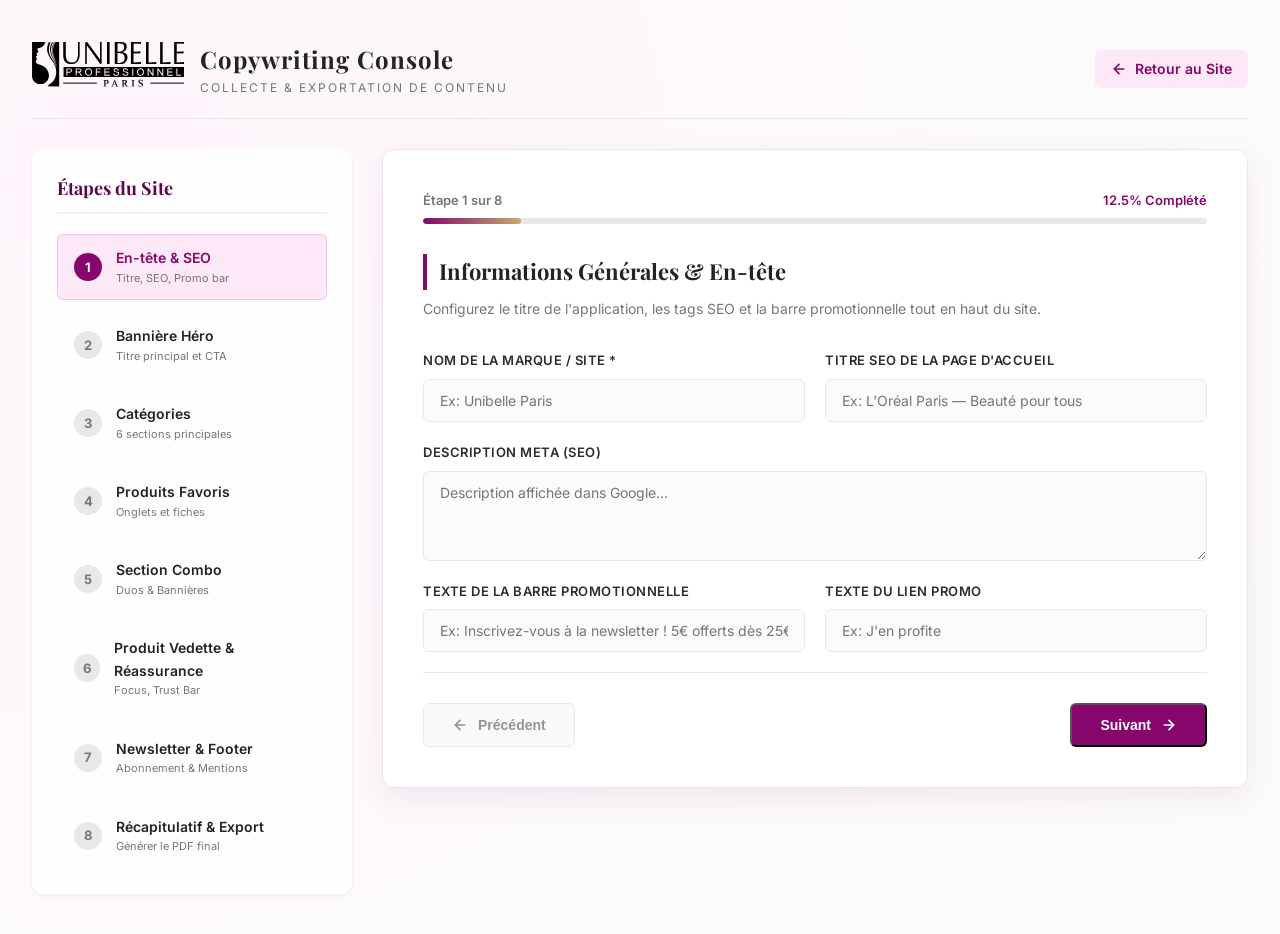
==== commit a5ad378d: "Clear default values to start with empty inputs" ====
--- a/index.html
+++ b/index.html
@@ -124,24 +124,24 @@
             
             <div class="form-grid">
               <div class="form-group">
-                <label for="site-name">Nom de la Marque / Site</label>
-                <input type="text" id="site-name" name="site-name" value="Unibelle Paris" placeholder="Ex: Unibelle Paris" required>
+                <label for="site-name">Nom de la Marque / Site *</label>
+                <input type="text" id="site-name" name="site-name" value="" placeholder="Ex: Unibelle Paris" required>
               </div>
               <div class="form-group">
                 <label for="seo-title">Titre SEO de la page d'accueil</label>
-                <input type="text" id="seo-title" name="seo-title" value="L'Oréal Paris — Beauté pour tous" placeholder="Ex: L'Oréal Paris — Beauté pour tous">
+                <input type="text" id="seo-title" name="seo-title" value="" placeholder="Ex: L'Oréal Paris — Beauté pour tous">
               </div>
               <div class="form-group full-width">
                 <label for="seo-description">Description Meta (SEO)</label>
-                <textarea id="seo-description" name="seo-description" placeholder="Description affichée dans Google...">L'Oréal Paris — Produits de beauté, soins de la peau, maquillage, coloration et soins capillaires.</textarea>
+                <textarea id="seo-description" name="seo-description" placeholder="Description affichée dans Google..."></textarea>
               </div>
               <div class="form-group">
                 <label for="promo-text">Texte de la Barre Promotionnelle</label>
-                <input type="text" id="promo-text" name="promo-text" value="Inscrivez-vous à la newsletter ! 5€ offerts dès 25€ d'achats sur votre première commande." placeholder="Message de la promo bar">
+                <input type="text" id="promo-text" name="promo-text" value="" placeholder="Ex: Inscrivez-vous à la newsletter ! 5€ offerts dès 25€ d'achats...">
               </div>
               <div class="form-group">
                 <label for="promo-link-text">Texte du Lien Promo</label>
-                <input type="text" id="promo-link-text" name="promo-link-text" value="J'en profite" placeholder="Ex: J'en profite">
+                <input type="text" id="promo-link-text" name="promo-link-text" value="" placeholder="Ex: J'en profite">
               </div>
             </div>
           </div>
@@ -153,12 +153,12 @@
             
             <div class="form-grid">
               <div class="form-group full-width">
-                <label for="hero-title">Slogan Principal (Titre Hero)</label>
-                <textarea id="hero-title" name="hero-title" placeholder="Ex: PARCE QU'ILS LE VALENT BIEN" required style="font-size: 20px; font-weight: bold; min-height: 100px;">PARCE QU'ILS LE VALENT BIEN</textarea>
-              </div>
-              <div class="form-group">
-                <label for="hero-btn-text">Libellé du Bouton (CTA)</label>
-                <input type="text" id="hero-btn-text" name="hero-btn-text" value="Je découvre" placeholder="Ex: Je découvre" required>
+                <label for="hero-title">Slogan Principal (Titre Hero) *</label>
+                <textarea id="hero-title" name="hero-title" placeholder="Ex: PARCE QU'ILS LE VALENT BIEN" required style="font-size: 20px; font-weight: bold; min-height: 100px;"></textarea>
+              </div>
+              <div class="form-group">
+                <label for="hero-btn-text">Libellé du Bouton (CTA) *</label>
+                <input type="text" id="hero-btn-text" name="hero-btn-text" value="" placeholder="Ex: Je découvre" required>
               </div>
             </div>
           </div>
@@ -187,12 +187,12 @@
             
             <div class="form-grid">
               <div class="form-group full-width">
-                <label for="prod-section-title">Titre de la Section</label>
-                <input type="text" id="prod-section-title" name="prod-section-title" value="VOS PRODUITS FAVORIS" placeholder="Ex: VOS PRODUITS FAVORIS" required>
+                <label for="prod-section-title">Titre de la Section *</label>
+                <input type="text" id="prod-section-title" name="prod-section-title" value="" placeholder="Ex: VOS PRODUITS FAVORIS" required>
               </div>
               <div class="form-group full-width">
                 <label for="prod-tabs">Onglets de Filtrage (Séparés par des virgules)</label>
-                <input type="text" id="prod-tabs" name="prod-tabs" value="Nouveautés, Maquillage, Soin, Cheveux, Coloration, Homme" placeholder="Onglet 1, Onglet 2...">
+                <input type="text" id="prod-tabs" name="prod-tabs" value="" placeholder="Ex: Nouveautés, Maquillage, Soin, Cheveux, Coloration, Homme">
               </div>
             </div>
 
@@ -202,15 +202,15 @@
               <div class="form-grid">
                 <div class="form-group">
                   <label for="prod1-name">Nom du Produit</label>
-                  <input type="text" id="prod1-name" name="prod1-name" value="Mascara Extension" placeholder="Nom">
+                  <input type="text" id="prod1-name" name="prod1-name" value="" placeholder="Ex: Mascara Extension">
                 </div>
                 <div class="form-group">
                   <label for="prod1-price">Prix</label>
-                  <input type="text" id="prod1-price" name="prod1-price" value="14,90 €" placeholder="Ex: 14,90 €">
+                  <input type="text" id="prod1-price" name="prod1-price" value="" placeholder="Ex: 14,90 €">
                 </div>
                 <div class="form-group full-width">
                   <label for="prod1-shade">Couleur / Teinte / Infos</label>
-                  <input type="text" id="prod1-shade" name="prod1-shade" value="Couleur : Noir" placeholder="Ex: Couleur : Noir">
+                  <input type="text" id="prod1-shade" name="prod1-shade" value="" placeholder="Ex: Couleur : Noir">
                 </div>
               </div>
             </div>
@@ -220,15 +220,15 @@
               <div class="form-grid">
                 <div class="form-group">
                   <label for="prod2-name">Nom du Produit</label>
-                  <input type="text" id="prod2-name" name="prod2-name" value="Revitalift Filler Masque Tissu Sérum Hyaluronique" placeholder="Nom">
+                  <input type="text" id="prod2-name" name="prod2-name" value="" placeholder="Ex: Revitalift Filler Masque">
                 </div>
                 <div class="form-group">
                   <label for="prod2-price">Prix</label>
-                  <input type="text" id="prod2-price" name="prod2-price" value="6,70 €" placeholder="Ex: 6,70 €">
+                  <input type="text" id="prod2-price" name="prod2-price" value="" placeholder="Ex: 6,70 €">
                 </div>
                 <div class="form-group full-width">
                   <label for="prod2-shade">Couleur / Teinte / Infos</label>
-                  <input type="text" id="prod2-shade" name="prod2-shade" value="1 pièce disponible" placeholder="Ex: 1 pièce disponible">
+                  <input type="text" id="prod2-shade" name="prod2-shade" value="" placeholder="Ex: 1 pièce disponible">
                 </div>
               </div>
             </div>
@@ -238,15 +238,15 @@
               <div class="form-grid">
                 <div class="form-group">
                   <label for="prod3-name">Nom du Produit</label>
-                  <input type="text" id="prod3-name" name="prod3-name" value="Encre À Lèvres À L'Acide Hyaluronique Infaillible Matte" placeholder="Nom">
+                  <input type="text" id="prod3-name" name="prod3-name" value="" placeholder="Ex: Encre À Lèvres Matte">
                 </div>
                 <div class="form-group">
                   <label for="prod3-price">Prix</label>
-                  <input type="text" id="prod3-price" name="prod3-price" value="12,90 €" placeholder="Ex: 12,90 €">
+                  <input type="text" id="prod3-price" name="prod3-price" value="" placeholder="Ex: 12,90 €">
                 </div>
                 <div class="form-group full-width">
                   <label for="prod3-shade">Couleur / Teinte / Infos</label>
-                  <input type="text" id="prod3-shade" name="prod3-shade" value="Couleur : Nuances disponibles" placeholder="Ex: Couleur : Nuances disponibles">
+                  <input type="text" id="prod3-shade" name="prod3-shade" value="" placeholder="Ex: Couleur : Nuances disponibles">
                 </div>
               </div>
             </div>
@@ -259,32 +259,32 @@
             
             <div class="form-grid">
               <div class="form-group">
-                <label for="combo-eyebrow">Surtitre (Eyebrow)</label>
-                <input type="text" id="combo-eyebrow" name="combo-eyebrow" value="Nos sélections" placeholder="Ex: Nos sélections" required>
-              </div>
-              <div class="form-group">
-                <label for="combo-title">Titre de la Section</label>
-                <input type="text" id="combo-title" name="combo-title" value="Trouvez votre combo-lèvres idéal" placeholder="Ex: Trouvez votre combo-lèvres..." required>
+                <label for="combo-eyebrow">Surtitre (Eyebrow) *</label>
+                <input type="text" id="combo-eyebrow" name="combo-eyebrow" value="" placeholder="Ex: Nos sélections" required>
+              </div>
+              <div class="form-group">
+                <label for="combo-title">Titre de la Section *</label>
+                <input type="text" id="combo-title" name="combo-title" value="" placeholder="Ex: Trouvez votre combo-lèvres idéal" required>
               </div>
               <div class="form-group full-width">
-                <label for="combo-subtitle">Sous-titre explicatif</label>
-                <input type="text" id="combo-subtitle" name="combo-subtitle" value="Découvrez nos associations parfaites pour des lèvres sublimées" placeholder="Sous-titre..." required>
+                <label for="combo-subtitle">Sous-titre explicatif *</label>
+                <input type="text" id="combo-subtitle" name="combo-subtitle" value="" placeholder="Ex: Découvrez nos associations parfaites..." required>
               </div>
               <div class="form-group">
                 <label for="combo-tabs">Pillules / Onglets (Séparés par des virgules)</label>
-                <input type="text" id="combo-tabs" name="combo-tabs" value="Rouges Éternelles, Rouges Glossy, Vita Lift, La Manicure Infaillible, Colorations tendance, Collection stars, Colorations de la tendance" placeholder="Onglet 1, Onglet 2...">
+                <input type="text" id="combo-tabs" name="combo-tabs" value="" placeholder="Ex: Rouges Éternelles, Rouges Glossy, Vita Lift...">
               </div>
               <div class="form-group">
                 <label for="combo-banner-tag">Étiquette Bannière Combo</label>
-                <input type="text" id="combo-banner-tag" name="combo-banner-tag" value="Exclusivité web" placeholder="Ex: Exclusivité web">
+                <input type="text" id="combo-banner-tag" name="combo-banner-tag" value="" placeholder="Ex: Exclusivité web">
               </div>
               <div class="form-group">
                 <label for="combo-banner-title">Titre Bannière Combo</label>
-                <input type="text" id="combo-banner-title" name="combo-banner-title" value="Le combo-lèvres parfait vous attend" placeholder="Ex: Le combo-lèvres parfait...">
+                <input type="text" id="combo-banner-title" name="combo-banner-title" value="" placeholder="Ex: Le combo-lèvres parfait vous attend">
               </div>
               <div class="form-group">
                 <label for="combo-banner-btn">Texte Bouton Bannière Combo</label>
-                <input type="text" id="combo-banner-btn" name="combo-banner-btn" value="Découvrir la sélection" placeholder="Ex: Découvrir la sélection">
+                <input type="text" id="combo-banner-btn" name="combo-banner-btn" value="" placeholder="Ex: Découvrir la sélection">
               </div>
             </div>
           </div>
@@ -299,19 +299,19 @@
               <div class="form-grid">
                 <div class="form-group">
                   <label for="feat-eyebrow">Surtitre Produit</label>
-                  <input type="text" id="feat-eyebrow" name="feat-eyebrow" value="Produit phare" placeholder="Ex: Produit phare">
+                  <input type="text" id="feat-eyebrow" name="feat-eyebrow" value="" placeholder="Ex: Produit phare">
                 </div>
                 <div class="form-group">
                   <label for="feat-title">Titre Bloc</label>
-                  <input type="text" id="feat-title" name="feat-title" value="Age Perfect Sérum Anti-âge Le Duo" placeholder="Nom affiché en gros">
+                  <input type="text" id="feat-title" name="feat-title" value="" placeholder="Ex: Age Perfect Sérum Anti-âge Le Duo">
                 </div>
                 <div class="form-group">
                   <label for="feat-name">Description / Nom Produit 50ml</label>
-                  <input type="text" id="feat-name" name="feat-name" value="Age Perfect Sérum Anti-Âge Le Duo 50ml" placeholder="Nom commercial complet">
+                  <input type="text" id="feat-name" name="feat-name" value="" placeholder="Ex: Age Perfect Sérum Anti-Âge Le Duo 50ml">
                 </div>
                 <div class="form-group">
                   <label for="feat-price">Prix</label>
-                  <input type="text" id="feat-price" name="feat-price" value="53,80 €" placeholder="Ex: 53,80 €">
+                  <input type="text" id="feat-price" name="feat-price" value="" placeholder="Ex: 53,80 €">
                 </div>
               </div>
             </div>
@@ -320,24 +320,24 @@
               <h4>Barre de Réassurance (4 points clés)</h4>
               <div class="form-grid">
                 <div class="form-group">
-                  <label for="trust-1-title">Titre Point 1</label>
-                  <input type="text" id="trust-1-title" name="trust-1-title" value="Paiement sécurisé" required>
-                  <input type="text" id="trust-1-desc" name="trust-1-desc" value="Par carte bancaire ou Paypal" style="margin-top: 5px; font-size: 12px;" required>
-                </div>
-                <div class="form-group">
-                  <label for="trust-2-title">Titre Point 2</label>
-                  <input type="text" id="trust-2-title" name="trust-2-title" value="Livraison offerte" required>
-                  <input type="text" id="trust-2-desc" name="trust-2-desc" value="Dès 30€ d'achat" style="margin-top: 5px; font-size: 12px;" required>
-                </div>
-                <div class="form-group">
-                  <label for="trust-3-title">Titre Point 3</label>
-                  <input type="text" id="trust-3-title" name="trust-3-title" value="Une question ? Un produit ?" required>
-                  <input type="text" id="trust-3-desc" name="trust-3-desc" value="Un conseiller beauté à votre écoute" style="margin-top: 5px; font-size: 12px;" required>
-                </div>
-                <div class="form-group">
-                  <label for="trust-4-title">Titre Point 4</label>
-                  <input type="text" id="trust-4-title" name="trust-4-title" value="Livraison offerte" required>
-                  <input type="text" id="trust-4-desc" name="trust-4-desc" value="Offerte en point relais dès 30€" style="margin-top: 5px; font-size: 12px;" required>
+                  <label for="trust-1-title">Titre Point 1 *</label>
+                  <input type="text" id="trust-1-title" name="trust-1-title" value="" placeholder="Ex: Paiement sécurisé" required>
+                  <input type="text" id="trust-1-desc" name="trust-1-desc" value="" placeholder="Ex: Par carte bancaire ou Paypal" style="margin-top: 5px; font-size: 12px;" required>
+                </div>
+                <div class="form-group">
+                  <label for="trust-2-title">Titre Point 2 *</label>
+                  <input type="text" id="trust-2-title" name="trust-2-title" value="" placeholder="Ex: Livraison offerte" required>
+                  <input type="text" id="trust-2-desc" name="trust-2-desc" value="" placeholder="Ex: Dès 30€ d'achat" style="margin-top: 5px; font-size: 12px;" required>
+                </div>
+                <div class="form-group">
+                  <label for="trust-3-title">Titre Point 3 *</label>
+                  <input type="text" id="trust-3-title" name="trust-3-title" value="" placeholder="Ex: Une question ? Un produit ?" required>
+                  <input type="text" id="trust-3-desc" name="trust-3-desc" value="" placeholder="Ex: Un conseiller beauté à votre écoute" style="margin-top: 5px; font-size: 12px;" required>
+                </div>
+                <div class="form-group">
+                  <label for="trust-4-title">Titre Point 4 *</label>
+                  <input type="text" id="trust-4-title" name="trust-4-title" value="" placeholder="Ex: Livraison offerte" required>
+                  <input type="text" id="trust-4-desc" name="trust-4-desc" value="" placeholder="Ex: Offerte en point relais dès 30€" style="margin-top: 5px; font-size: 12px;" required>
                 </div>
               </div>
             </div>
@@ -350,37 +350,37 @@
             
             <div class="form-grid">
               <div class="form-group">
-                <label for="news-title">Titre de la Newsletter</label>
-                <input type="text" id="news-title" name="news-title" value="La Newsletter" placeholder="La Newsletter" required>
+                <label for="news-title">Titre de la Newsletter *</label>
+                <input type="text" id="news-title" name="news-title" value="" placeholder="Ex: La Newsletter" required>
               </div>
               <div class="form-group">
                 <label for="news-subtitle">Sous-titre Newsletter</label>
-                <input type="text" id="news-subtitle" name="news-subtitle" value="Recevez avant tout le monde dans votre boîte mail les dernières nouveautés L'Oréal Paris, un mot d'hier, un mot d'aujourd'hui!" placeholder="Texte introductif">
+                <input type="text" id="news-subtitle" name="news-subtitle" value="" placeholder="Ex: Recevez avant tout le monde dans votre boîte mail les dernières nouveautés...">
               </div>
               <div class="form-group">
                 <label for="news-offer-1">Texte Offre de bienvenue</label>
-                <input type="text" id="news-offer-1" name="news-offer-1" value="Inscrivez-vous vite et profitez de votre offre de bienvenue.">
+                <input type="text" id="news-offer-1" name="news-offer-1" value="" placeholder="Ex: Inscrivez-vous vite et profitez de votre offre de bienvenue.">
               </div>
               <div class="form-group">
                 <label for="news-offer-2">Montant de l'offre</label>
-                <input type="text" id="news-offer-2" name="news-offer-2" value="5€ offerts dès 25€ d'achats*">
+                <input type="text" id="news-offer-2" name="news-offer-2" value="" placeholder="Ex: 5€ offerts dès 25€ d'achats*">
               </div>
               <div class="form-group full-width">
                 <label for="news-legal">Mentions Légales RGPD Newsletter</label>
-                <textarea id="news-legal" name="news-legal">J'accepte que les données que je fournis soient utilisées par L'Oréal Paris pour enrichir mon profil et me proposer des offres personnalisées en conformité avec sa politique de protection des données personnelles.</textarea>
+                <textarea id="news-legal" name="news-legal" placeholder="Ex: J'accepte que les données que je fournis soient utilisées..."></textarea>
               </div>
               
               <div class="form-group">
-                <label for="foot-phone">Téléphone Service Client</label>
-                <input type="text" id="foot-phone" name="foot-phone" value="Service gratuit : 04 72 95 76 95" required>
-              </div>
-              <div class="form-group">
-                <label for="foot-hours">Horaires d'ouverture</label>
-                <input type="text" id="foot-hours" name="foot-hours" value="Du lundi au vendredi de 9h à 17h (hors jours fériés)" required>
+                <label for="foot-phone">Téléphone Service Client *</label>
+                <input type="text" id="foot-phone" name="foot-phone" value="" placeholder="Ex: Service gratuit : 04 72 95 76 95" required>
+              </div>
+              <div class="form-group">
+                <label for="foot-hours">Horaires d'ouverture *</label>
+                <input type="text" id="foot-hours" name="foot-hours" value="" placeholder="Ex: Du lundi au vendredi de 9h à 17h (hors jours fériés)" required>
               </div>
               <div class="form-group full-width">
-                <label for="foot-manufacturer">Informations Fabricant &amp; Adresse</label>
-                <input type="text" id="foot-manufacturer" name="foot-manufacturer" value="LORÉAL PARIS — 14 rue Royale — 75008 Paris France" required>
+                <label for="foot-manufacturer">Informations Fabricant &amp; Adresse *</label>
+                <input type="text" id="foot-manufacturer" name="foot-manufacturer" value="" placeholder="Ex: LORÉAL PARIS — 14 rue Royale — 75008 Paris France" required>
               </div>
             </div>
           </div>
@@ -654,25 +654,9 @@
       // ═══════════════════════════════════════
       const defaultCategoriesData = [
         {
-          name: "Maquillage",
+          name: "",
           products: [
-            { name: "Mascara Panorama", price: "15,90 €", details: "Volume Millions de Cils" },
-            { name: "Rouge à lèvres Color Riche", price: "13,80 €", details: "Teinte : Nude 120" },
-            { name: "Fond De Teint Accord Parfait", price: "14,90 €", details: "Couleur : Miel" }
-          ]
-        },
-        {
-          name: "Cheveux",
-          products: [
-            { name: "Elsève Dream Long Shampoing", price: "5,50 €", details: "Cheveux longs abîmés" },
-            { name: "Shampoing Elsève Total Repair", price: "5,50 €", details: "Réparation 5 signes" }
-          ]
-        },
-        {
-          name: "Soin de la peau",
-          products: [
-            { name: "Revitalift Filler Sérum", price: "19,90 €", details: "Acide Hyaluronique Pur" },
-            { name: "Revitalift Crème de Jour", price: "17,90 €", details: "Soin Anti-Rides + Fermeté" }
+            { name: "", price: "", details: "" }
           ]
         }
       ];
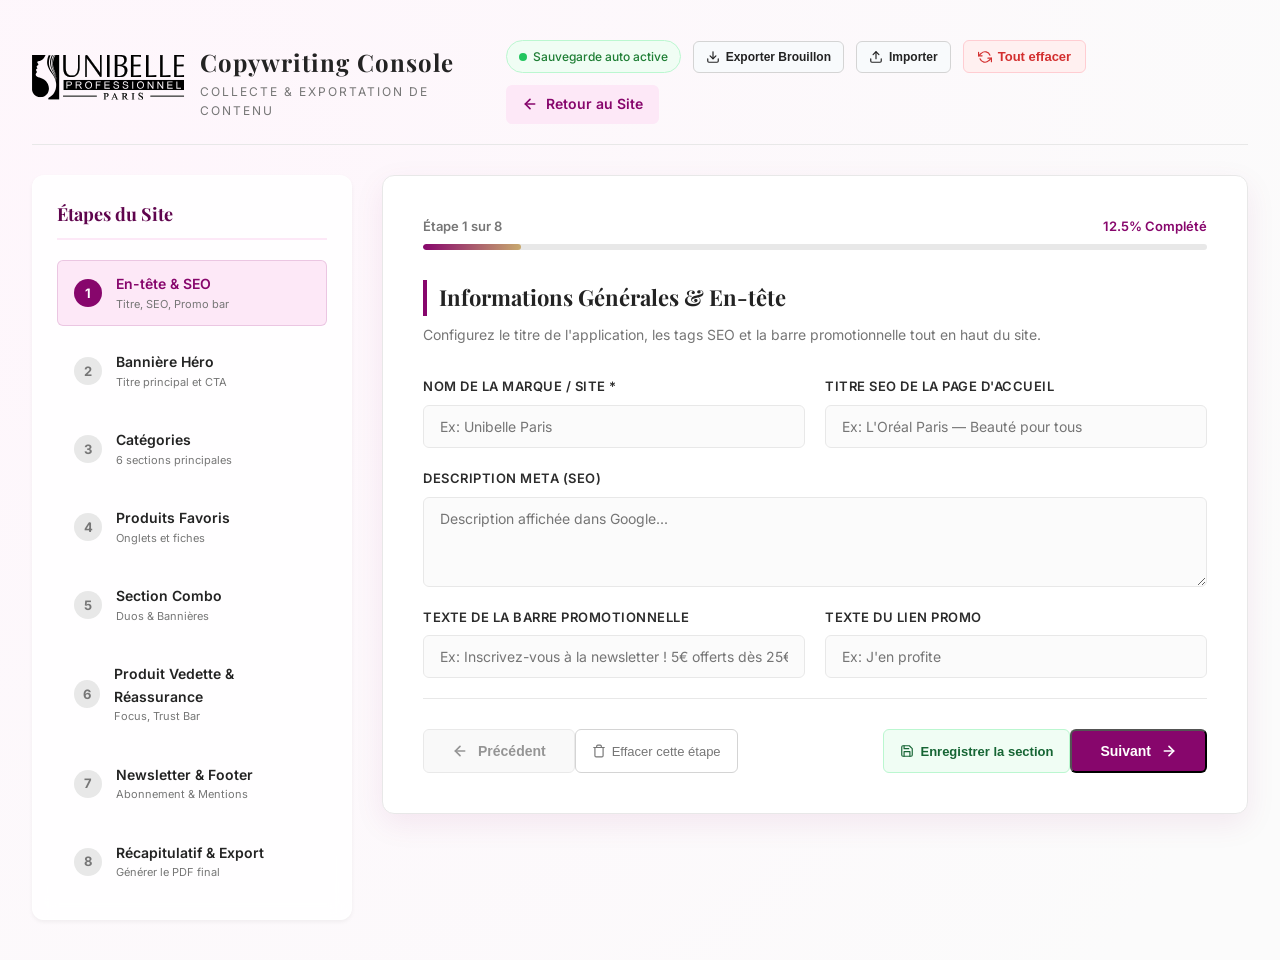
==== commit 7a1aff97: "Ajout de l'option d'enregistrement par section et export/import du brouillon JSON" ====
--- a/index.html
+++ b/index.html
@@ -24,7 +24,24 @@
           <p>Collecte &amp; Exportation de Contenu</p>
         </div>
       </div>
-      <div>
+      <div class="header-actions">
+        <div id="save-status" class="save-status-badge">
+          <span class="save-status-dot"></span>
+          <span id="save-status-text">Sauvegarde auto active</span>
+        </div>
+        <button type="button" id="btn-export-json" class="btn-draft-action" title="Exporter le brouillon au format JSON">
+          <svg width="14" height="14" viewBox="0 0 24 24" fill="none" stroke="currentColor" stroke-width="2" stroke-linecap="round" stroke-linejoin="round"><path d="M21 15v4a2 2 0 0 1-2 2H5a2 2 0 0 1-2-2v-4"></path><polyline points="7 10 12 15 17 10"></polyline><line x1="12" y1="15" x2="12" y2="3"></line></svg>
+          Exporter Brouillon
+        </button>
+        <button type="button" id="btn-import-json" class="btn-draft-action" title="Importer un fichier de brouillon JSON">
+          <svg width="14" height="14" viewBox="0 0 24 24" fill="none" stroke="currentColor" stroke-width="2" stroke-linecap="round" stroke-linejoin="round"><path d="M21 15v4a2 2 0 0 1-2 2H5a2 2 0 0 1-2-2v-4"></path><polyline points="17 8 12 3 7 8"></polyline><line x1="12" y1="3" x2="12" y2="15"></line></svg>
+          Importer
+        </button>
+        <input type="file" id="import-json-file" accept=".json" style="display: none;">
+        <button type="button" id="btn-reset-all" class="btn-reset-all" title="Effacer toutes les informations et recommencer à zéro">
+          <svg width="14" height="14" viewBox="0 0 24 24" fill="none" stroke="currentColor" stroke-width="2" stroke-linecap="round" stroke-linejoin="round"><polyline points="1 4 1 10 7 10"></polyline><polyline points="23 20 23 14 17 14"></polyline><path d="M20.49 9A9 9 0 0 0 5.64 5.64L1 10m22 4l-4.64 4.36A9 9 0 0 1 3.51 15"></path></svg>
+          Tout effacer
+        </button>
         <a href="../index.html" class="btn-back">
           <svg width="16" height="16" viewBox="0 0 24 24" fill="none" stroke="currentColor" stroke-width="2.5" stroke-linecap="round" stroke-linejoin="round"><line x1="19" y1="12" x2="5" y2="12"></line><polyline points="12 19 5 12 12 5"></polyline></svg>
           Retour au Site
@@ -146,20 +163,20 @@
             </div>
           </div>
 
-          <!-- STEP 2: HERO BANNER -->
+          <!-- STEP 2: HERO BANNERS -->
           <div class="form-step-content" data-step-content="2">
-            <h2 class="step-section-title">Bannière Héro Principale</h2>
-            <p class="step-section-subtitle">Personnalisez le slogan accrocheur et le bouton d'appel à l'action de la première bannière visible.</p>
-            
-            <div class="form-grid">
-              <div class="form-group full-width">
-                <label for="hero-title">Slogan Principal (Titre Hero) *</label>
-                <textarea id="hero-title" name="hero-title" placeholder="Ex: PARCE QU'ILS LE VALENT BIEN" required style="font-size: 20px; font-weight: bold; min-height: 100px;"></textarea>
-              </div>
-              <div class="form-group">
-                <label for="hero-btn-text">Libellé du Bouton (CTA) *</label>
-                <input type="text" id="hero-btn-text" name="hero-btn-text" value="" placeholder="Ex: Je découvre" required>
-              </div>
+            <h2 class="step-section-title">Bannières Héro Principales</h2>
+            <p class="step-section-subtitle">Gérez vos bannières héro. Vous pouvez en ajouter d'autres avec le bouton (+). Pour chaque bannière, personnalisez son titre/slogan principal et le texte de son bouton.</p>
+            
+            <div id="dynamic-heroes-container">
+              <!-- Dynamically populated via Javascript -->
+            </div>
+            
+            <div style="margin-top: 25px; display: flex; justify-content: center;">
+              <button type="button" class="btn btn-secondary" id="btn-add-hero" style="background-color: var(--brand-primary-light); color: var(--brand-primary); border-color: rgba(135, 6, 108, 0.2); font-weight: bold; width: auto; padding: 12px 24px;">
+                <svg width="14" height="14" viewBox="0 0 24 24" fill="none" stroke="currentColor" stroke-width="2.5" stroke-linecap="round" stroke-linejoin="round" style="vertical-align: middle; margin-right: 6px;"><line x1="12" y1="5" x2="12" y2="19"></line><line x1="5" y1="12" x2="19" y2="12"></line></svg>
+                Ajouter une bannière Héro
+              </button>
             </div>
           </div>
 
@@ -183,7 +200,7 @@
           <!-- STEP 4: PRODUITS FAVORIS -->
           <div class="form-step-content" data-step-content="4">
             <h2 class="step-section-title">Vos Produits Favoris</h2>
-            <p class="step-section-subtitle">Définissez le titre de cette section, les filtres d'onglets et les détails des principaux produits en avant.</p>
+            <p class="step-section-subtitle">Définissez le titre de cette section, les filtres d'onglets et les détails des principaux produits en avant. Vous pouvez en ajouter d'autres avec le bouton (+).</p>
             
             <div class="form-grid">
               <div class="form-group full-width">
@@ -196,59 +213,15 @@
               </div>
             </div>
 
-            <!-- Product Cards Inputs -->
-            <div class="product-input-card">
-              <h4>Produit Favori 1</h4>
-              <div class="form-grid">
-                <div class="form-group">
-                  <label for="prod1-name">Nom du Produit</label>
-                  <input type="text" id="prod1-name" name="prod1-name" value="" placeholder="Ex: Mascara Extension">
-                </div>
-                <div class="form-group">
-                  <label for="prod1-price">Prix</label>
-                  <input type="text" id="prod1-price" name="prod1-price" value="" placeholder="Ex: 14,90 €">
-                </div>
-                <div class="form-group full-width">
-                  <label for="prod1-shade">Couleur / Teinte / Infos</label>
-                  <input type="text" id="prod1-shade" name="prod1-shade" value="" placeholder="Ex: Couleur : Noir">
-                </div>
-              </div>
-            </div>
-
-            <div class="product-input-card">
-              <h4>Produit Favori 2</h4>
-              <div class="form-grid">
-                <div class="form-group">
-                  <label for="prod2-name">Nom du Produit</label>
-                  <input type="text" id="prod2-name" name="prod2-name" value="" placeholder="Ex: Revitalift Filler Masque">
-                </div>
-                <div class="form-group">
-                  <label for="prod2-price">Prix</label>
-                  <input type="text" id="prod2-price" name="prod2-price" value="" placeholder="Ex: 6,70 €">
-                </div>
-                <div class="form-group full-width">
-                  <label for="prod2-shade">Couleur / Teinte / Infos</label>
-                  <input type="text" id="prod2-shade" name="prod2-shade" value="" placeholder="Ex: 1 pièce disponible">
-                </div>
-              </div>
-            </div>
-
-            <div class="product-input-card">
-              <h4>Produit Favori 3</h4>
-              <div class="form-grid">
-                <div class="form-group">
-                  <label for="prod3-name">Nom du Produit</label>
-                  <input type="text" id="prod3-name" name="prod3-name" value="" placeholder="Ex: Encre À Lèvres Matte">
-                </div>
-                <div class="form-group">
-                  <label for="prod3-price">Prix</label>
-                  <input type="text" id="prod3-price" name="prod3-price" value="" placeholder="Ex: 12,90 €">
-                </div>
-                <div class="form-group full-width">
-                  <label for="prod3-shade">Couleur / Teinte / Infos</label>
-                  <input type="text" id="prod3-shade" name="prod3-shade" value="" placeholder="Ex: Couleur : Nuances disponibles">
-                </div>
-              </div>
+            <div id="dynamic-favorites-container">
+              <!-- Dynamically populated via Javascript -->
+            </div>
+            
+            <div style="margin-top: 25px; display: flex; justify-content: center;">
+              <button type="button" class="btn btn-secondary" id="btn-add-favorite" style="background-color: var(--brand-primary-light); color: var(--brand-primary); border-color: rgba(135, 6, 108, 0.2); font-weight: bold; width: auto; padding: 12px 24px;">
+                <svg width="14" height="14" viewBox="0 0 24 24" fill="none" stroke="currentColor" stroke-width="2.5" stroke-linecap="round" stroke-linejoin="round" style="vertical-align: middle; margin-right: 6px;"><line x1="12" y1="5" x2="12" y2="19"></line><line x1="5" y1="12" x2="19" y2="12"></line></svg>
+                Ajouter un produit favori
+              </button>
             </div>
           </div>
 
@@ -402,6 +375,16 @@
               Précédent
             </button>
             
+            <button type="button" id="btn-reset-step" class="btn-reset-step" title="Effacer uniquement les saisies de cette étape">
+              <svg width="14" height="14" viewBox="0 0 24 24" fill="none" stroke="currentColor" stroke-width="2" stroke-linecap="round" stroke-linejoin="round"><path d="M3 6h18"></path><path d="M19 6v14a2 2 0 0 1-2 2H7a2 2 0 0 1-2-2V6m3 0V4a2 2 0 0 1 2-2h4a2 2 0 0 1 2 2v2"></path></svg>
+              Effacer cette étape
+            </button>
+            
+            <button type="button" id="btn-save-step" class="btn-save-step" title="Enregistrer manuellement les informations de cette étape">
+              <svg width="14" height="14" viewBox="0 0 24 24" fill="none" stroke="currentColor" stroke-width="2" stroke-linecap="round" stroke-linejoin="round"><path d="M19 21H5a2 2 0 0 1-2-2V5a2 2 0 0 1 2-2h11l5 5v11a2 2 0 0 1-2 2z"></path><polyline points="17 21 17 13 7 13 7 21"></polyline><polyline points="7 3 7 8 15 8"></polyline></svg>
+              Enregistrer la section
+            </button>
+            
             <button type="button" class="btn btn-primary" id="btn-next">
               Suivant
               <svg width="16" height="16" viewBox="0 0 24 24" fill="none" stroke="currentColor" stroke-width="2.5" stroke-linecap="round" stroke-linejoin="round"><line x1="5" y1="12" x2="19" y2="12"></line><polyline points="12 5 19 12 12 19"></polyline></svg>
@@ -462,17 +445,10 @@
 
     <!-- Section 2 -->
     <div class="pdf-section">
-      <h3 class="pdf-section-title">2. Bannière Héro Principale</h3>
-      <table class="pdf-table">
-        <tr>
-          <th>Slogan / Titre Héro</th>
-          <td id="pdf-val-hero-title" style="font-family: 'Playfair Display', serif; font-size: 15px; font-weight: bold; color: #87066C;"></td>
-        </tr>
-        <tr>
-          <th>Libellé Bouton CTA</th>
-          <td id="pdf-val-hero-btn-text"></td>
-        </tr>
-      </table>
+      <h3 class="pdf-section-title">2. Bannières Héro</h3>
+      <div id="pdf-val-heroes-list">
+        <!-- Populated dynamically with hero banner tables -->
+      </div>
     </div>
 
     <!-- Section 3 -->
@@ -500,22 +476,8 @@
       </table>
       
       <h4 style="font-size: 12px; text-transform: uppercase; color: #87066C; margin-bottom: 8px;">Fiches Produits Favoris</h4>
-      <div class="pdf-product-grid">
-        <div class="pdf-product-card">
-          <h5 id="pdf-val-prod1-name"></h5>
-          <p><span>Teinte :</span> <span id="pdf-val-prod1-shade" style="font-weight: normal;"></span></p>
-          <p><span>Prix :</span> <span id="pdf-val-prod1-price" style="font-weight: normal;"></span></p>
-        </div>
-        <div class="pdf-product-card">
-          <h5 id="pdf-val-prod2-name"></h5>
-          <p><span>Teinte :</span> <span id="pdf-val-prod2-shade" style="font-weight: normal;"></span></p>
-          <p><span>Prix :</span> <span id="pdf-val-prod2-price" style="font-weight: normal;"></span></p>
-        </div>
-        <div class="pdf-product-card">
-          <h5 id="pdf-val-prod3-name"></h5>
-          <p><span>Teinte :</span> <span id="pdf-val-prod3-shade" style="font-weight: normal;"></span></p>
-          <p><span>Prix :</span> <span id="pdf-val-prod3-price" style="font-weight: normal;"></span></p>
-        </div>
+      <div class="pdf-product-grid" id="pdf-val-favs-list">
+        <!-- Populated dynamically with product cards -->
       </div>
     </div>
 
@@ -648,7 +610,345 @@
       const progressFill = document.getElementById('progress-fill');
       const progressPercentage = document.getElementById('progress-percentage');
       const progressText = document.getElementById('progress-text');
-      
+
+      // ═══════════════════════════════════════
+      // AUTO-SAVE & DRAFT MANAGEMENT (LOCALSTORAGE)
+      // ═══════════════════════════════════════
+      const STORAGE_KEY = 'unibelle_console_draft_v1';
+      const contentForm = document.getElementById('content-form');
+      const saveStatus = document.getElementById('save-status');
+      const saveStatusText = document.getElementById('save-status-text');
+      const btnResetAll = document.getElementById('btn-reset-all');
+      const btnResetStep = document.getElementById('btn-reset-step');
+      const btnSaveStep = document.getElementById('btn-save-step');
+      const btnExportJson = document.getElementById('btn-export-json');
+      const btnImportJson = document.getElementById('btn-import-json');
+      const importJsonFile = document.getElementById('import-json-file');
+
+      let saveTimeout = null;
+
+      function updateSaveStatus(message, isSaving = false) {
+        if (saveStatusText) saveStatusText.innerText = message;
+        if (saveStatus) {
+          if (isSaving) {
+            saveStatus.classList.add('saving');
+          } else {
+            saveStatus.classList.remove('saving');
+          }
+        }
+      }
+
+      function saveToLocalStorage() {
+        updateSaveStatus('Enregistrement...', true);
+        
+        try {
+          const fieldsData = {};
+          if (contentForm) {
+            const formInputs = contentForm.querySelectorAll('input[name], textarea[name], select[name]');
+            formInputs.forEach(input => {
+              fieldsData[input.name] = input.value;
+            });
+          }
+
+          // Dynamic Heroes
+          const heroesData = [];
+          document.querySelectorAll('.hero-block').forEach(block => {
+            heroesData.push({
+              title: block.querySelector('.hero-title-input')?.value || '',
+              btnText: block.querySelector('.hero-btn-text-input')?.value || ''
+            });
+          });
+
+          // Dynamic Categories
+          const categoriesData = [];
+          document.querySelectorAll('.category-block').forEach(block => {
+            const catName = block.querySelector('.category-name-input')?.value || '';
+            const prods = [];
+            block.querySelectorAll('.category-product-item').forEach(item => {
+              prods.push({
+                name: item.querySelector('.prod-name')?.value || '',
+                price: item.querySelector('.prod-price')?.value || '',
+                details: item.querySelector('.prod-details')?.value || ''
+              });
+            });
+            categoriesData.push({ name: catName, products: prods });
+          });
+
+          // Dynamic Favorites
+          const favoritesData = [];
+          document.querySelectorAll('.favorite-block').forEach(block => {
+            favoritesData.push({
+              name: block.querySelector('.fav-name-input')?.value || '',
+              price: block.querySelector('.fav-price-input')?.value || '',
+              shade: block.querySelector('.fav-shade-input')?.value || ''
+            });
+          });
+
+          const draftObj = {
+            timestamp: new Date().toISOString(),
+            currentStep: currentStep,
+            fields: fieldsData,
+            heroes: heroesData,
+            categories: categoriesData,
+            favorites: favoritesData
+          };
+
+          localStorage.setItem(STORAGE_KEY, JSON.stringify(draftObj));
+
+          const timeStr = new Date().toLocaleTimeString('fr-FR', { hour: '2-digit', minute: '2-digit', second: '2-digit' });
+          setTimeout(() => {
+            updateSaveStatus(`Brouillon sauvegardé (${timeStr})`, false);
+          }, 250);
+
+        } catch (err) {
+          console.error('Erreur lors de la sauvegarde automatique:', err);
+          updateSaveStatus('Erreur de sauvegarde', false);
+        }
+      }
+
+      function debouncedSave() {
+        updateSaveStatus('Saisie en cours...', true);
+        clearTimeout(saveTimeout);
+        saveTimeout = setTimeout(saveToLocalStorage, 500);
+      }
+
+      function loadFromLocalStorage() {
+        const raw = localStorage.getItem(STORAGE_KEY);
+        if (!raw) return false;
+        try {
+          const draftObj = JSON.parse(raw);
+          if (!draftObj) return false;
+
+          // Restore static fields
+          if (draftObj.fields && contentForm) {
+            Object.keys(draftObj.fields).forEach(name => {
+              const el = contentForm.querySelector(`[name="${name}"]`);
+              if (el) el.value = draftObj.fields[name];
+            });
+          }
+
+          // Restore Heroes
+          if (draftObj.heroes && Array.isArray(draftObj.heroes) && draftObj.heroes.length > 0) {
+            heroesContainer.innerHTML = '';
+            draftObj.heroes.forEach((h, idx) => {
+              heroesContainer.appendChild(createHeroBlock(h, idx + 1));
+            });
+          }
+
+          // Restore Categories
+          if (draftObj.categories && Array.isArray(draftObj.categories) && draftObj.categories.length > 0) {
+            categoriesContainer.innerHTML = '';
+            draftObj.categories.forEach((cat, idx) => {
+              categoriesContainer.appendChild(createCategoryBlock(cat, idx + 1));
+            });
+          }
+
+          // Restore Favorites
+          if (draftObj.favorites && Array.isArray(draftObj.favorites) && draftObj.favorites.length > 0) {
+            favoritesContainer.innerHTML = '';
+            draftObj.favorites.forEach((fav, idx) => {
+              favoritesContainer.appendChild(createFavoriteBlock(fav, idx + 1));
+            });
+          }
+
+          // Restore step
+          if (draftObj.currentStep && draftObj.currentStep >= 1 && draftObj.currentStep <= totalSteps) {
+            goToStep(draftObj.currentStep);
+          }
+
+          if (draftObj.timestamp) {
+            const dateObj = new Date(draftObj.timestamp);
+            const timeStr = dateObj.toLocaleTimeString('fr-FR', { hour: '2-digit', minute: '2-digit' });
+            updateSaveStatus(`Brouillon restauré (${timeStr})`, false);
+          }
+
+          return true;
+        } catch (e) {
+          console.error("Erreur de restauration du brouillon:", e);
+          return false;
+        }
+      }
+
+      // Attach global form listeners
+      if (contentForm) {
+        contentForm.addEventListener('input', debouncedSave);
+        contentForm.addEventListener('change', saveToLocalStorage);
+      }
+
+      // Reset Step handler
+      if (btnResetStep) {
+        btnResetStep.addEventListener('click', function() {
+          if (!confirm(`Voulez-vous vraiment effacer les informations de l'étape ${currentStep} ?`)) return;
+
+          const activeContent = document.querySelector(`[data-step-content="${currentStep}"]`);
+          if (activeContent) {
+            const inputs = activeContent.querySelectorAll('input, textarea, select');
+            inputs.forEach(input => input.value = '');
+
+            if (currentStep === 2) {
+              initializeDynamicHeroes();
+            } else if (currentStep === 3) {
+              initializeDynamicCategories();
+            } else if (currentStep === 4) {
+              initializeDynamicFavorites();
+            }
+          }
+          saveToLocalStorage();
+        });
+      }
+
+      // Reset All handler
+      if (btnResetAll) {
+        btnResetAll.addEventListener('click', function() {
+          if (!confirm("Voulez-vous vraiment TOUT effacer et réinitialiser complètement le formulaire ?")) return;
+
+          localStorage.removeItem(STORAGE_KEY);
+          if (contentForm) contentForm.reset();
+          
+          initializeDynamicHeroes();
+          initializeDynamicCategories();
+          initializeDynamicFavorites();
+          
+          goToStep(1);
+          updateSaveStatus('Formulaire réinitialisé', false);
+        });
+      }
+
+      // Save Step handler
+      if (btnSaveStep) {
+        btnSaveStep.addEventListener('click', function() {
+          saveToLocalStorage();
+          const timeStr = new Date().toLocaleTimeString('fr-FR', { hour: '2-digit', minute: '2-digit', second: '2-digit' });
+          updateSaveStatus(`Section ${currentStep} enregistrée (${timeStr})`, false);
+          
+          btnSaveStep.style.backgroundColor = '#22c55e';
+          btnSaveStep.style.color = '#ffffff';
+          setTimeout(() => {
+            btnSaveStep.style.backgroundColor = '';
+            btnSaveStep.style.color = '';
+          }, 800);
+        });
+      }
+
+      // Export JSON draft handler
+      if (btnExportJson) {
+        btnExportJson.addEventListener('click', function() {
+          saveToLocalStorage();
+          const raw = localStorage.getItem(STORAGE_KEY);
+          if (!raw) {
+            alert("Aucun brouillon enregistré à exporter.");
+            return;
+          }
+          const blob = new Blob([raw], { type: 'application/json' });
+          const url = URL.createObjectURL(blob);
+          const a = document.createElement('a');
+          a.href = url;
+          a.download = `brouillon_unibelle_${new Date().toISOString().slice(0, 10)}.json`;
+          a.click();
+          URL.revokeObjectURL(url);
+        });
+      }
+
+      // Import JSON draft handler
+      if (btnImportJson && importJsonFile) {
+        btnImportJson.addEventListener('click', function() {
+          importJsonFile.click();
+        });
+
+        importJsonFile.addEventListener('change', function(e) {
+          const file = e.target.files[0];
+          if (!file) return;
+          const reader = new FileReader();
+          reader.onload = function(evt) {
+            try {
+              const jsonContent = evt.target.result;
+              JSON.parse(jsonContent);
+              localStorage.setItem(STORAGE_KEY, jsonContent);
+              loadFromLocalStorage();
+              alert("Brouillon réimporté et restauré avec succès !");
+            } catch (err) {
+              alert("Erreur : Le fichier sélectionné n'est pas un fichier JSON valide.");
+            }
+          };
+          reader.readAsText(file);
+          importJsonFile.value = '';
+        });
+      }
+
+      // ═══════════════════════════════════════
+      // DYNAMIC HERO BANNERS DATA & LOGIC
+      // ═══════════════════════════════════════
+      const defaultHeroesData = [
+        { title: "", btnText: "" }
+      ];
+
+      const heroesContainer = document.getElementById('dynamic-heroes-container');
+
+      function createHeroBlock(heroVal = { title: '', btnText: '' }, index) {
+        const block = document.createElement('div');
+        block.className = 'hero-block';
+        block.innerHTML = `
+          <div class="hero-block-header">
+            <h4>Bannière Héro <span class="hero-number">${index}</span></h4>
+            <button type="button" class="btn-remove-category btn-remove-hero" style="display: ${index === 1 ? 'none' : 'block'};">Supprimer la bannière</button>
+          </div>
+          <div class="form-grid">
+            <div class="form-group full-width">
+              <label>Slogan Principal (Titre Hero) *</label>
+              <textarea class="hero-title-input" placeholder="Ex: PARCE QU'ILS LE VALENT BIEN" required style="font-size: 20px; font-weight: bold; min-height: 100px;">${heroVal.title}</textarea>
+            </div>
+            <div class="form-group">
+              <label>Libellé du Bouton (CTA) *</label>
+              <input type="text" class="hero-btn-text-input" value="${heroVal.btnText}" placeholder="Ex: Je découvre" required>
+            </div>
+          </div>
+        `;
+        
+        const removeBtn = block.querySelector('.btn-remove-hero');
+        if (removeBtn) {
+          removeBtn.addEventListener('click', () => {
+            block.remove();
+            recalculateHeroNumbers();
+            saveToLocalStorage();
+          });
+        }
+        
+        return block;
+      }
+
+      function recalculateHeroNumbers() {
+        const blocks = heroesContainer.querySelectorAll('.hero-block');
+        blocks.forEach((block, idx) => {
+          block.querySelector('.hero-number').innerText = idx + 1;
+          const removeBtn = block.querySelector('.btn-remove-hero');
+          if (removeBtn) {
+            removeBtn.style.display = idx === 0 ? 'none' : 'block';
+          }
+        });
+      }
+
+      function initializeDynamicHeroes() {
+        heroesContainer.innerHTML = '';
+        defaultHeroesData.forEach((hero, idx) => {
+          heroesContainer.appendChild(createHeroBlock(hero, idx + 1));
+        });
+      }
+
+      document.getElementById('btn-add-hero').addEventListener('click', () => {
+        const count = heroesContainer.querySelectorAll('.hero-block').length;
+        heroesContainer.appendChild(createHeroBlock({ title: '', btnText: '' }, count + 1));
+        saveToLocalStorage();
+        
+        setTimeout(() => {
+          const blocks = heroesContainer.querySelectorAll('.hero-block');
+          const lastBlock = blocks[blocks.length - 1];
+          lastBlock.scrollIntoView({ behavior: 'smooth', block: 'center' });
+        }, 100);
+      });
+
+      // Initialize Heroes
+      initializeDynamicHeroes();
+
       // ═══════════════════════════════════════
       // DYNAMIC CATEGORIES & PRODUCTS DATA & LOGIC
       // ═══════════════════════════════════════
@@ -686,6 +986,7 @@
         
         row.querySelector('.btn-remove-product').addEventListener('click', () => {
           row.remove();
+          saveToLocalStorage();
         });
         
         return row;
@@ -697,7 +998,7 @@
         block.innerHTML = `
           <div class="category-block-header">
             <h4>Catégorie <span class="cat-number">${index}</span></h4>
-            <button type="button" class="btn-remove-category">Supprimer la catégorie</button>
+            <button type="button" class="btn-remove-category" style="display: ${index === 1 ? 'none' : 'block'};">Supprimer la catégorie</button>
           </div>
           <div class="form-group" style="margin-bottom: 20px;">
             <label>Nom de la Catégorie</label>
@@ -727,11 +1028,13 @@
         
         addProdBtn.addEventListener('click', () => {
           prodList.appendChild(createProductRow());
+          saveToLocalStorage();
         });
         
         removeCatBtn.addEventListener('click', () => {
           block.remove();
           recalculateCategoryNumbers();
+          saveToLocalStorage();
         });
         
         return block;
@@ -741,6 +1044,10 @@
         const blocks = categoriesContainer.querySelectorAll('.category-block');
         blocks.forEach((block, idx) => {
           block.querySelector('.cat-number').innerText = idx + 1;
+          const removeBtn = block.querySelector('.btn-remove-category');
+          if (removeBtn) {
+            removeBtn.style.display = idx === 0 ? 'none' : 'block';
+          }
         });
       }
 
@@ -754,6 +1061,7 @@
       document.getElementById('btn-add-category').addEventListener('click', () => {
         const count = categoriesContainer.querySelectorAll('.category-block').length;
         categoriesContainer.appendChild(createCategoryBlock({ name: '', products: [] }, count + 1));
+        saveToLocalStorage();
         
         setTimeout(() => {
           const blocks = categoriesContainer.querySelectorAll('.category-block');
@@ -762,8 +1070,89 @@
         }, 100);
       });
 
-      // Initialize
+      // Initialize Categories
       initializeDynamicCategories();
+
+      // ═══════════════════════════════════════
+      // DYNAMIC FAVORITE PRODUCTS DATA & LOGIC
+      // ═══════════════════════════════════════
+      const defaultFavoritesData = [
+        { name: "", price: "", shade: "" }
+      ];
+
+      const favoritesContainer = document.getElementById('dynamic-favorites-container');
+
+      function createFavoriteBlock(favVal = { name: '', price: '', shade: '' }, index) {
+        const block = document.createElement('div');
+        block.className = 'product-input-card favorite-block';
+        block.innerHTML = `
+          <div style="display: flex; justify-content: space-between; align-items: center; margin-bottom: 15px; border-bottom: 1px dashed var(--brand-gray-300); padding-bottom: 8px;">
+            <h4 style="margin:0; font-family:var(--font-title); color:var(--brand-primary-dark);">Produit Favori <span class="fav-number">${index}</span></h4>
+            <button type="button" class="btn-remove-category btn-remove-favorite" style="display: ${index === 1 ? 'none' : 'block'}; margin:0;">Supprimer ce produit</button>
+          </div>
+          <div class="form-grid">
+            <div class="form-group">
+              <label>Nom du Produit</label>
+              <input type="text" class="fav-name-input" value="${favVal.name}" placeholder="Ex: Mascara Extension" required>
+            </div>
+            <div class="form-group">
+              <label>Prix</label>
+              <input type="text" class="fav-price-input" value="${favVal.price}" placeholder="Ex: 14,90 €" required>
+            </div>
+            <div class="form-group full-width">
+              <label>Couleur / Teinte / Infos</label>
+              <input type="text" class="fav-shade-input" value="${favVal.shade}" placeholder="Ex: Couleur : Noir">
+            </div>
+          </div>
+        `;
+        
+        const removeBtn = block.querySelector('.btn-remove-favorite');
+        if (removeBtn) {
+          removeBtn.addEventListener('click', () => {
+            block.remove();
+            recalculateFavoriteNumbers();
+            saveToLocalStorage();
+          });
+        }
+        
+        return block;
+      }
+
+      function recalculateFavoriteNumbers() {
+        const blocks = favoritesContainer.querySelectorAll('.favorite-block');
+        blocks.forEach((block, idx) => {
+          block.querySelector('.fav-number').innerText = idx + 1;
+          const removeBtn = block.querySelector('.btn-remove-favorite');
+          if (removeBtn) {
+            removeBtn.style.display = idx === 0 ? 'none' : 'block';
+          }
+        });
+      }
+
+      function initializeDynamicFavorites() {
+        favoritesContainer.innerHTML = '';
+        defaultFavoritesData.forEach((fav, idx) => {
+          favoritesContainer.appendChild(createFavoriteBlock(fav, idx + 1));
+        });
+      }
+
+      document.getElementById('btn-add-favorite').addEventListener('click', () => {
+        const count = favoritesContainer.querySelectorAll('.favorite-block').length;
+        favoritesContainer.appendChild(createFavoriteBlock({ name: '', price: '', shade: '' }, count + 1));
+        saveToLocalStorage();
+        
+        setTimeout(() => {
+          const blocks = favoritesContainer.querySelectorAll('.favorite-block');
+          const lastBlock = blocks[blocks.length - 1];
+          lastBlock.scrollIntoView({ behavior: 'smooth', block: 'center' });
+        }, 100);
+      });
+
+      // Initialize Favorites
+      initializeDynamicFavorites();
+
+      // Load any existing draft from LocalStorage
+      loadFromLocalStorage();
 
       // ═══════════════════════════════════════
       // STEP NAVIGATION LOGIC
@@ -812,6 +1201,8 @@
           nextBtn.style.display = 'inline-flex';
           exportBtn.style.display = 'none';
         }
+
+        saveToLocalStorage();
       }
       
       function goToStep(step) {
@@ -874,11 +1265,8 @@
             ]
           },
           {
-            title: "2. Bannière Héro",
-            fields: [
-              { label: "Slogan principal (Héro)", key: "hero-title" },
-              { label: "Texte bouton CTA Héro", key: "hero-btn-text" }
-            ]
+            title: "2. Bannières Héro",
+            dynamicHero: true
           },
           {
             title: "3. Catégories & Produits",
@@ -886,19 +1274,7 @@
           },
           {
             title: "4. Produits Favoris",
-            fields: [
-              { label: "Titre de section", key: "prod-section-title" },
-              { label: "Onglets", key: "prod-tabs" },
-              { label: "Prod 1 - Nom", key: "prod1-name" },
-              { label: "Prod 1 - Teinte & Infos", key: "prod1-shade" },
-              { label: "Prod 1 - Prix", key: "prod1-price" },
-              { label: "Prod 2 - Nom", key: "prod2-name" },
-              { label: "Prod 2 - Teinte & Infos", key: "prod2-shade" },
-              { label: "Prod 2 - Prix", key: "prod2-price" },
-              { label: "Prod 3 - Nom", key: "prod3-name" },
-              { label: "Prod 3 - Teinte & Infos", key: "prod3-shade" },
-              { label: "Prod 3 - Prix", key: "prod3-price" }
-            ]
+            dynamicFav: true
           },
           {
             title: "5. Sélections & Combo Lèvres",
@@ -948,7 +1324,95 @@
           titleH4.innerText = sec.title;
           secDiv.appendChild(titleH4);
           
-          if (sec.dynamic) {
+          if (sec.dynamicHero) {
+            const dynamicContainer = document.createElement('div');
+            dynamicContainer.style.display = 'flex';
+            dynamicContainer.style.flexDirection = 'column';
+            dynamicContainer.style.gap = '15px';
+            
+            const heroBlocks = document.querySelectorAll('.hero-block');
+            heroBlocks.forEach((block, idx) => {
+              const hTitle = block.querySelector('.hero-title-input').value;
+              const hBtnText = block.querySelector('.hero-btn-text-input').value;
+              
+              const heroGroup = document.createElement('div');
+              heroGroup.style.background = '#ffffff';
+              heroGroup.style.padding = '15px';
+              heroGroup.style.border = '1px solid #E8E8E8';
+              heroGroup.style.borderRadius = '6px';
+              
+              const heroTitle = document.createElement('strong');
+              heroTitle.style.color = 'var(--brand-accent)';
+              heroTitle.style.fontSize = '15px';
+              heroTitle.innerText = `Bannière Héro ${idx+1}`;
+              heroGroup.appendChild(heroTitle);
+              
+              const heroDetails = document.createElement('div');
+              heroDetails.style.fontSize = '13px';
+              heroDetails.style.lineHeight = '1.6';
+              heroDetails.style.marginTop = '8px';
+              heroDetails.innerHTML = `
+                <div><strong>Slogan :</strong> ${hTitle || '-'}</div>
+                <div style="margin-top:4px;"><strong>Bouton (CTA) :</strong> <span style="background:var(--brand-primary-light); color:var(--brand-primary); padding:2px 8px; border-radius:4px; font-weight:600; font-size:11px;">${hBtnText || '-'}</span></div>
+              `;
+              heroGroup.appendChild(heroDetails);
+              dynamicContainer.appendChild(heroGroup);
+            });
+            secDiv.appendChild(dynamicContainer);
+          } else if (sec.dynamicFav) {
+            const dynamicContainer = document.createElement('div');
+            dynamicContainer.style.display = 'flex';
+            dynamicContainer.style.flexDirection = 'column';
+            dynamicContainer.style.gap = '15px';
+            
+            const pSectionTitle = formData.get('prod-section-title') || '-';
+            const pTabs = formData.get('prod-tabs') || '-';
+            
+            const metaGroup = document.createElement('div');
+            metaGroup.style.background = '#fcfcfc';
+            metaGroup.style.padding = '12px 15px';
+            metaGroup.style.border = '1px solid #E8E8E8';
+            metaGroup.style.borderRadius = '6px';
+            metaGroup.innerHTML = `
+              <div style="font-size:13px; line-height:1.6;">
+                <div><strong>Titre de la Section :</strong> ${pSectionTitle}</div>
+                <div><strong>Onglets :</strong> ${pTabs}</div>
+              </div>
+            `;
+            dynamicContainer.appendChild(metaGroup);
+            
+            const favBlocks = document.querySelectorAll('.favorite-block');
+            favBlocks.forEach((block, idx) => {
+              const fName = block.querySelector('.fav-name-input').value;
+              const fPrice = block.querySelector('.fav-price-input').value;
+              const fShade = block.querySelector('.fav-shade-input').value;
+              
+              const favGroup = document.createElement('div');
+              favGroup.style.background = '#ffffff';
+              favGroup.style.padding = '15px';
+              favGroup.style.border = '1px solid #E8E8E8';
+              favGroup.style.borderRadius = '6px';
+              
+              const favTitle = document.createElement('strong');
+              favTitle.style.color = 'var(--brand-primary)';
+              favTitle.style.fontSize = '15px';
+              favTitle.innerText = `Produit Favori ${idx+1}`;
+              favGroup.appendChild(favTitle);
+              
+              const favDetails = document.createElement('div');
+              favDetails.style.fontSize = '13px';
+              favDetails.style.lineHeight = '1.6';
+              favDetails.style.marginTop = '8px';
+              favDetails.innerHTML = `
+                <div><strong>Nom :</strong> ${fName || '-'}</div>
+                <div><strong>Description / Teinte :</strong> ${fShade || '-'}</div>
+                <div><strong>Prix :</strong> <span style="font-weight:700; color:var(--brand-primary-dark);">${fPrice || '-'}</span></div>
+              `;
+              favGroup.appendChild(favDetails);
+              dynamicContainer.appendChild(favGroup);
+            });
+            secDiv.appendChild(dynamicContainer);
+          } else if (sec.dynamic) {
             const dynamicContainer = document.createElement('div');
             dynamicContainer.style.display = 'flex';
             dynamicContainer.style.flexDirection = 'column';
@@ -1029,9 +1493,46 @@
         document.getElementById('pdf-val-promo-text').innerText = formData.get('promo-text');
         document.getElementById('pdf-val-promo-link-text').innerText = formData.get('promo-link-text');
         
-        // Step 2
-        document.getElementById('pdf-val-hero-title').innerText = formData.get('hero-title');
-        document.getElementById('pdf-val-hero-btn-text').innerText = formData.get('hero-btn-text');
+        // Step 2 (Dynamic Hero Banners)
+        const heroesList = document.getElementById('pdf-val-heroes-list');
+        heroesList.innerHTML = '';
+        
+        const heroBlocks = document.querySelectorAll('.hero-block');
+        heroBlocks.forEach((block, idx) => {
+          const hTitle = block.querySelector('.hero-title-input').value;
+          const hBtnText = block.querySelector('.hero-btn-text-input').value;
+          
+          const heroSection = document.createElement('div');
+          heroSection.style.marginBottom = '20px';
+          heroSection.style.pageBreakInside = 'avoid';
+          heroSection.style.breakInside = 'avoid';
+          
+          const title = document.createElement('h4');
+          title.style.fontFamily = 'Playfair Display, Georgia, serif';
+          title.style.fontSize = '14px';
+          title.style.color = '#C8A96E';
+          title.style.marginBottom = '8px';
+          title.style.borderBottom = '1.5px solid #C8A96E';
+          title.style.paddingBottom = '4px';
+          title.style.textTransform = 'uppercase';
+          title.innerText = `Bannière Héro ${idx+1}`;
+          heroSection.appendChild(title);
+          
+          const table = document.createElement('table');
+          table.className = 'pdf-table';
+          table.innerHTML = `
+            <tr>
+              <th style="width:30%; font-size:11px; border: 1px solid #E8E8E8; padding: 8px 10px;">Slogan / Titre Héro</th>
+              <td style="font-family: 'Playfair Display', serif; font-size:14px; font-weight:bold; color:#87066C; border: 1px solid #E8E8E8; padding: 8px 10px;">${hTitle}</td>
+            </tr>
+            <tr>
+              <th style="width:30%; font-size:11px; border: 1px solid #E8E8E8; padding: 8px 10px;">Libellé Bouton CTA</th>
+              <td style="font-size:12px; border: 1px solid #E8E8E8; padding: 8px 10px;">${hBtnText}</td>
+            </tr>
+          `;
+          heroSection.appendChild(table);
+          heroesList.appendChild(heroSection);
+        });
         
         // Step 3 (Dynamic Categories & Products)
         const categoriesList = document.getElementById('pdf-val-categories-list');
@@ -1092,15 +1593,28 @@
           categoriesList.appendChild(catSection);
         });
         
-        // Step 4
+        // Step 4 (Dynamic Favorite Products)
         document.getElementById('pdf-val-prod-section-title').innerText = formData.get('prod-section-title');
         document.getElementById('pdf-val-prod-tabs').innerText = formData.get('prod-tabs');
         
-        for (let p = 1; p <= 3; p++) {
-          document.getElementById(`pdf-val-prod${p}-name`).innerText = formData.get(`prod${p}-name`);
-          document.getElementById(`pdf-val-prod${p}-shade`).innerText = formData.get(`prod${p}-shade`);
-          document.getElementById(`pdf-val-prod${p}-price`).innerText = formData.get(`prod${p}-price`);
-        }
+        const favsList = document.getElementById('pdf-val-favs-list');
+        favsList.innerHTML = '';
+        
+        const favBlocks = document.querySelectorAll('.favorite-block');
+        favBlocks.forEach(block => {
+          const fName = block.querySelector('.fav-name-input').value;
+          const fPrice = block.querySelector('.fav-price-input').value;
+          const fShade = block.querySelector('.fav-shade-input').value;
+          
+          const card = document.createElement('div');
+          card.className = 'pdf-product-card';
+          card.innerHTML = `
+            <h5>${fName}</h5>
+            <p><span>Teinte :</span> <span style="font-weight: normal;">${fShade}</span></p>
+            <p><span>Prix :</span> <span style="font-weight: normal;">${fPrice}</span></p>
+          `;
+          favsList.appendChild(card);
+        });
         
         // Step 5
         document.getElementById('pdf-val-combo-eyebrow').innerText = formData.get('combo-eyebrow');
--- a/formulaire.css
+++ b/formulaire.css
@@ -747,6 +747,33 @@
   background: var(--brand-primary-light);
 }
 
+/* Dynamic Hero Banners */
+.hero-block {
+  background: var(--brand-white);
+  border: 1px solid var(--brand-gray-200);
+  border-radius: var(--border-radius-md);
+  padding: 24px;
+  margin-bottom: 25px;
+  box-shadow: 0 4px 12px rgba(0, 0, 0, 0.02);
+  position: relative;
+  border-left: 5px solid var(--brand-accent);
+}
+
+.hero-block-header {
+  display: flex;
+  justify-content: space-between;
+  align-items: center;
+  margin-bottom: 18px;
+  border-bottom: 1px dashed var(--brand-gray-300);
+  padding-bottom: 10px;
+}
+
+.hero-block-header h4 {
+  font-family: var(--font-title);
+  font-size: 18px;
+  color: var(--brand-primary-dark);
+}
+
 /* Responsive Grid/Flex adjustments */
 @media (max-width: 900px) {
   .workspace-panel {
@@ -773,6 +800,141 @@
     gap: 15px;
     align-items: flex-start;
   }
+}
+
+
+/* ==========================================================================
+   AUTO-SAVE & DRAFT MANAGEMENT STYLES
+   ========================================================================== */
+.header-actions {
+  display: flex;
+  align-items: center;
+  gap: 12px;
+  flex-wrap: wrap;
+}
+
+.save-status-badge {
+  display: inline-flex;
+  align-items: center;
+  gap: 6px;
+  font-size: 12px;
+  color: #1e7e34;
+  background: #f0fdf4;
+  border: 1px solid #bbf7d0;
+  padding: 6px 12px;
+  border-radius: 20px;
+  font-weight: 500;
+  transition: var(--transition-smooth);
+}
+
+.save-status-badge.saving {
+  background: #fffbe6;
+  border-color: #ffe58f;
+  color: #d48806;
+}
+
+.save-status-dot {
+  width: 8px;
+  height: 8px;
+  border-radius: 50%;
+  background-color: #22c55e;
+  display: inline-block;
+  transition: background-color 0.3s ease;
+}
+
+.save-status-badge.saving .save-status-dot {
+  background-color: #faad14;
+  animation: pulse-dot 1s infinite alternate;
+}
+
+@keyframes pulse-dot {
+  0% { opacity: 0.4; }
+  100% { opacity: 1; }
+}
+
+.btn-reset-all {
+  display: inline-flex;
+  align-items: center;
+  gap: 6px;
+  background: #fff0f0;
+  color: #d32f2f;
+  border: 1px solid #ffcdd2;
+  padding: 8px 14px;
+  border-radius: var(--border-radius-sm);
+  font-size: 13px;
+  font-weight: 600;
+  cursor: pointer;
+  transition: var(--transition-smooth);
+}
+
+.btn-reset-all:hover {
+  background: #d32f2f;
+  color: #ffffff;
+  border-color: #d32f2f;
+}
+
+.btn-reset-step {
+  display: inline-flex;
+  align-items: center;
+  gap: 6px;
+  background: transparent;
+  border: 1px solid var(--brand-gray-300);
+  color: var(--brand-gray-500);
+  padding: 10px 16px;
+  border-radius: var(--border-radius-sm);
+  font-size: 13px;
+  font-weight: 500;
+  cursor: pointer;
+  margin-right: auto;
+  transition: var(--transition-smooth);
+}
+
+.btn-reset-step:hover {
+  background: #fff0f0;
+  color: #d32f2f;
+  border-color: #ffcdd2;
+}
+
+.btn-save-step {
+  display: inline-flex;
+  align-items: center;
+  gap: 6px;
+  background: #f0fdf4;
+  border: 1px solid #bbf7d0;
+  color: #166534;
+  padding: 10px 16px;
+  border-radius: var(--border-radius-sm);
+  font-size: 13px;
+  font-weight: 600;
+  cursor: pointer;
+  transition: var(--transition-smooth);
+}
+
+.btn-save-step:hover {
+  background: #22c55e;
+  color: #ffffff;
+  border-color: #22c55e;
+}
+
+.btn-draft-action {
+  display: inline-flex;
+  align-items: center;
+  gap: 6px;
+  background: #f8fafc;
+  color: var(--brand-gray-700);
+  border: 1px solid var(--brand-gray-300);
+  padding: 8px 12px;
+  border-radius: var(--border-radius-sm);
+  font-size: 12px;
+  font-weight: 600;
+  cursor: pointer;
+  transition: var(--transition-smooth);
+}
+
+.btn-draft-action:hover {
+  background: var(--brand-primary-light);
+  color: var(--brand-primary);
+  border-color: var(--brand-primary-light);
 }
 
 /* ==========================================================================
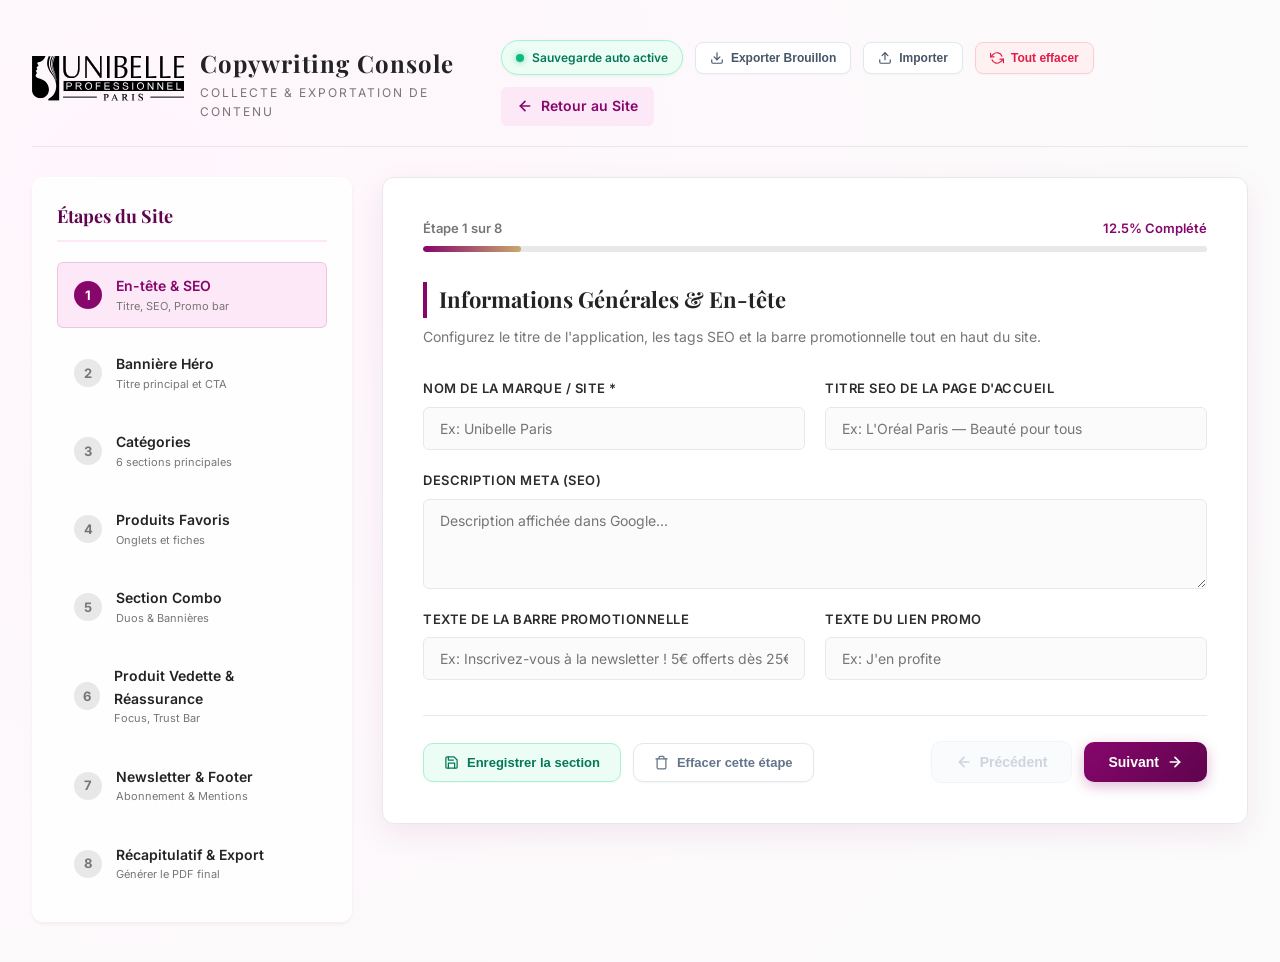
==== commit 3f3bbe76: "Amélioration UI/UX des boutons et de la barre d'action du formulaire" ====
--- a/index.html
+++ b/index.html
@@ -370,30 +370,34 @@
 
           <!-- ACTIONS CONTROLS -->
           <div class="form-actions">
-            <button type="button" class="btn btn-secondary" id="btn-prev" disabled>
-              <svg width="16" height="16" viewBox="0 0 24 24" fill="none" stroke="currentColor" stroke-width="2.5" stroke-linecap="round" stroke-linejoin="round"><line x1="19" y1="12" x2="5" y2="12"></line><polyline points="12 19 5 12 12 5"></polyline></svg>
-              Précédent
-            </button>
-            
-            <button type="button" id="btn-reset-step" class="btn-reset-step" title="Effacer uniquement les saisies de cette étape">
-              <svg width="14" height="14" viewBox="0 0 24 24" fill="none" stroke="currentColor" stroke-width="2" stroke-linecap="round" stroke-linejoin="round"><path d="M3 6h18"></path><path d="M19 6v14a2 2 0 0 1-2 2H7a2 2 0 0 1-2-2V6m3 0V4a2 2 0 0 1 2-2h4a2 2 0 0 1 2 2v2"></path></svg>
-              Effacer cette étape
-            </button>
-            
-            <button type="button" id="btn-save-step" class="btn-save-step" title="Enregistrer manuellement les informations de cette étape">
-              <svg width="14" height="14" viewBox="0 0 24 24" fill="none" stroke="currentColor" stroke-width="2" stroke-linecap="round" stroke-linejoin="round"><path d="M19 21H5a2 2 0 0 1-2-2V5a2 2 0 0 1 2-2h11l5 5v11a2 2 0 0 1-2 2z"></path><polyline points="17 21 17 13 7 13 7 21"></polyline><polyline points="7 3 7 8 15 8"></polyline></svg>
-              Enregistrer la section
-            </button>
-            
-            <button type="button" class="btn btn-primary" id="btn-next">
-              Suivant
-              <svg width="16" height="16" viewBox="0 0 24 24" fill="none" stroke="currentColor" stroke-width="2.5" stroke-linecap="round" stroke-linejoin="round"><line x1="5" y1="12" x2="19" y2="12"></line><polyline points="12 5 19 12 12 19"></polyline></svg>
-            </button>
-            
-            <button type="button" class="btn btn-success" id="btn-export" style="display: none;">
-              <svg width="16" height="16" viewBox="0 0 24 24" fill="none" stroke="currentColor" stroke-width="2.5" stroke-linecap="round" stroke-linejoin="round"><path d="M21 15v4a2 2 0 0 1-2 2H5a2 2 0 0 1-2-2v-4"></path><polyline points="7 10 12 15 17 10"></polyline><line x1="12" y1="15" x2="12" y2="3"></line></svg>
-              Exporter en PDF
-            </button>
+            <div class="form-actions-left">
+              <button type="button" id="btn-save-step" class="btn-save-step" title="Enregistrer manuellement les informations de cette étape">
+                <svg width="15" height="15" viewBox="0 0 24 24" fill="none" stroke="currentColor" stroke-width="2" stroke-linecap="round" stroke-linejoin="round"><path d="M19 21H5a2 2 0 0 1-2-2V5a2 2 0 0 1 2-2h11l5 5v11a2 2 0 0 1-2 2z"></path><polyline points="17 21 17 13 7 13 7 21"></polyline><polyline points="7 3 7 8 15 8"></polyline></svg>
+                Enregistrer la section
+              </button>
+
+              <button type="button" id="btn-reset-step" class="btn-reset-step" title="Effacer uniquement les saisies de cette étape">
+                <svg width="15" height="15" viewBox="0 0 24 24" fill="none" stroke="currentColor" stroke-width="2" stroke-linecap="round" stroke-linejoin="round"><path d="M3 6h18"></path><path d="M19 6v14a2 2 0 0 1-2 2H7a2 2 0 0 1-2-2V6m3 0V4a2 2 0 0 1 2-2h4a2 2 0 0 1 2 2v2"></path></svg>
+                Effacer cette étape
+              </button>
+            </div>
+            
+            <div class="form-actions-right">
+              <button type="button" class="btn btn-secondary" id="btn-prev" disabled>
+                <svg width="16" height="16" viewBox="0 0 24 24" fill="none" stroke="currentColor" stroke-width="2.5" stroke-linecap="round" stroke-linejoin="round"><line x1="19" y1="12" x2="5" y2="12"></line><polyline points="12 19 5 12 12 5"></polyline></svg>
+                Précédent
+              </button>
+              
+              <button type="button" class="btn btn-primary" id="btn-next">
+                Suivant
+                <svg width="16" height="16" viewBox="0 0 24 24" fill="none" stroke="currentColor" stroke-width="2.5" stroke-linecap="round" stroke-linejoin="round"><line x1="5" y1="12" x2="19" y2="12"></line><polyline points="12 5 19 12 12 19"></polyline></svg>
+              </button>
+              
+              <button type="button" class="btn btn-success" id="btn-export" style="display: none;">
+                <svg width="16" height="16" viewBox="0 0 24 24" fill="none" stroke="currentColor" stroke-width="2.5" stroke-linecap="round" stroke-linejoin="round"><path d="M21 15v4a2 2 0 0 1-2 2H5a2 2 0 0 1-2-2v-4"></path><polyline points="7 10 12 15 17 10"></polyline><line x1="12" y1="15" x2="12" y2="3"></line></svg>
+                Exporter en PDF
+              </button>
+            </div>
           </div>
 
         </form>
--- a/formulaire.css
+++ b/formulaire.css
@@ -383,56 +383,87 @@
 .form-actions {
   display: flex;
   justify-content: space-between;
-  margin-top: auto;
-  padding-top: 30px;
+  align-items: center;
+  gap: 16px;
+  margin-top: 35px;
+  padding-top: 25px;
   border-top: 1px solid var(--brand-gray-200);
+  flex-wrap: wrap;
+}
+
+.form-actions-left,
+.form-actions-right {
+  display: flex;
+  align-items: center;
+  gap: 12px;
+  flex-wrap: wrap;
 }
 
 .btn {
   display: inline-flex;
   align-items: center;
   justify-content: center;
-  gap: 10px;
-  padding: 12px 28px;
+  gap: 8px;
+  padding: 12px 24px;
   font-size: 14px;
-  font-weight: 700;
-  border-radius: var(--border-radius-sm);
+  font-weight: 600;
+  border-radius: 10px;
   cursor: pointer;
-  transition: var(--transition-smooth);
+  border: none;
+  transition: all 0.25s cubic-bezier(0.4, 0, 0.2, 1);
+  box-shadow: 0 1px 2px rgba(0, 0, 0, 0.05);
+  user-select: none;
+}
+
+.btn:active:not(:disabled) {
+  transform: scale(0.97);
 }
 
 .btn-secondary {
-  background: var(--brand-gray-100);
-  color: var(--brand-gray-800);
-  border: 1px solid var(--brand-gray-300);
-}
-
-.btn-secondary:hover {
-  background: var(--brand-gray-200);
+  background: #ffffff;
+  color: #334155;
+  border: 1.5px solid #cbd5e1;
+}
+
+.btn-secondary:hover:not(:disabled) {
+  background: #f8fafc;
+  border-color: #94a3b8;
+  color: #0f172a;
+  transform: translateY(-1px);
+  box-shadow: 0 4px 12px rgba(0, 0, 0, 0.05);
 }
 
 .btn-secondary:disabled {
-  opacity: 0.5;
+  opacity: 0.45;
   cursor: not-allowed;
+  background: #f1f5f9;
+  border-color: #e2e8f0;
+  color: #94a3b8;
+  box-shadow: none;
 }
 
 .btn-primary {
-  background: var(--brand-primary);
-  color: var(--brand-white);
-}
-
-.btn-primary:hover {
-  background: var(--brand-primary-dark);
-  box-shadow: var(--shadow-sm);
+  background: linear-gradient(135deg, var(--brand-primary) 0%, var(--brand-primary-dark) 100%);
+  color: #ffffff;
+  box-shadow: 0 4px 14px rgba(135, 6, 108, 0.28);
+}
+
+.btn-primary:hover:not(:disabled) {
+  transform: translateY(-1.5px);
+  box-shadow: 0 6px 20px rgba(135, 6, 108, 0.38);
+  filter: brightness(1.05);
 }
 
 .btn-success {
-  background: #2e7d32;
-  color: var(--brand-white);
-}
-
-.btn-success:hover {
-  background: #1b5e20;
+  background: linear-gradient(135deg, #10b981 0%, #059669 100%);
+  color: #ffffff;
+  box-shadow: 0 4px 14px rgba(16, 185, 129, 0.28);
+}
+
+.btn-success:hover:not(:disabled) {
+  transform: translateY(-1.5px);
+  box-shadow: 0 6px 20px rgba(16, 185, 129, 0.38);
+  filter: brightness(1.05);
 }
 
 /* Preview / Recap Dashboard Step */
@@ -816,34 +847,38 @@
 .save-status-badge {
   display: inline-flex;
   align-items: center;
-  gap: 6px;
+  gap: 8px;
   font-size: 12px;
-  color: #1e7e34;
-  background: #f0fdf4;
-  border: 1px solid #bbf7d0;
-  padding: 6px 12px;
-  border-radius: 20px;
-  font-weight: 500;
-  transition: var(--transition-smooth);
+  color: #047857;
+  background: #ecfdf5;
+  border: 1px solid #a7f3d0;
+  padding: 7px 14px;
+  border-radius: 9999px;
+  font-weight: 600;
+  transition: all 0.3s ease;
+  box-shadow: 0 1px 3px rgba(16, 185, 129, 0.1);
 }
 
 .save-status-badge.saving {
   background: #fffbe6;
   border-color: #ffe58f;
   color: #d48806;
+  box-shadow: 0 1px 3px rgba(245, 158, 11, 0.15);
 }
 
 .save-status-dot {
   width: 8px;
   height: 8px;
   border-radius: 50%;
-  background-color: #22c55e;
+  background-color: #10b981;
   display: inline-block;
+  box-shadow: 0 0 6px rgba(16, 185, 129, 0.6);
   transition: background-color 0.3s ease;
 }
 
 .save-status-badge.saving .save-status-dot {
-  background-color: #faad14;
+  background-color: #f59e0b;
+  box-shadow: 0 0 6px rgba(245, 158, 11, 0.6);
   animation: pulse-dot 1s infinite alternate;
 }
 
@@ -852,89 +887,100 @@
   100% { opacity: 1; }
 }
 
+.btn-save-step {
+  display: inline-flex;
+  align-items: center;
+  gap: 8px;
+  background: #ecfdf5;
+  border: 1.5px solid #a7f3d0;
+  color: #047857;
+  padding: 11px 20px;
+  border-radius: 10px;
+  font-size: 13px;
+  font-weight: 600;
+  cursor: pointer;
+  transition: all 0.25s cubic-bezier(0.4, 0, 0.2, 1);
+  box-shadow: 0 1px 2px rgba(0, 0, 0, 0.04);
+}
+
+.btn-save-step:hover {
+  background: #10b981;
+  color: #ffffff;
+  border-color: #10b981;
+  transform: translateY(-1px);
+  box-shadow: 0 4px 14px rgba(16, 185, 129, 0.3);
+}
+
+.btn-reset-step {
+  display: inline-flex;
+  align-items: center;
+  gap: 8px;
+  background: #ffffff;
+  border: 1.5px solid #e2e8f0;
+  color: #64748b;
+  padding: 11px 20px;
+  border-radius: 10px;
+  font-size: 13px;
+  font-weight: 600;
+  cursor: pointer;
+  transition: all 0.25s cubic-bezier(0.4, 0, 0.2, 1);
+  box-shadow: 0 1px 2px rgba(0, 0, 0, 0.04);
+}
+
+.btn-reset-step:hover {
+  background: #fff1f2;
+  color: #e11d48;
+  border-color: #fecdd3;
+  transform: translateY(-1px);
+  box-shadow: 0 4px 12px rgba(225, 29, 72, 0.15);
+}
+
+.btn-draft-action {
+  display: inline-flex;
+  align-items: center;
+  gap: 7px;
+  background: #ffffff;
+  color: #475569;
+  border: 1.5px solid #e2e8f0;
+  padding: 8px 14px;
+  border-radius: 8px;
+  font-size: 12px;
+  font-weight: 600;
+  cursor: pointer;
+  transition: all 0.25s ease;
+  box-shadow: 0 1px 2px rgba(0, 0, 0, 0.03);
+}
+
+.btn-draft-action:hover {
+  background: rgba(135, 6, 108, 0.04);
+  color: var(--brand-primary);
+  border-color: var(--brand-primary);
+  transform: translateY(-1px);
+  box-shadow: 0 3px 10px rgba(135, 6, 108, 0.1);
+}
+
 .btn-reset-all {
   display: inline-flex;
   align-items: center;
-  gap: 6px;
-  background: #fff0f0;
-  color: #d32f2f;
-  border: 1px solid #ffcdd2;
+  gap: 7px;
+  background: #fff1f2;
+  color: #e11d48;
+  border: 1.5px solid #fecdd3;
   padding: 8px 14px;
-  border-radius: var(--border-radius-sm);
-  font-size: 13px;
+  border-radius: 8px;
+  font-size: 12px;
   font-weight: 600;
   cursor: pointer;
-  transition: var(--transition-smooth);
+  transition: all 0.25s ease;
+  box-shadow: 0 1px 2px rgba(0, 0, 0, 0.03);
 }
 
 .btn-reset-all:hover {
-  background: #d32f2f;
+  background: #e11d48;
   color: #ffffff;
-  border-color: #d32f2f;
-}
-
-.btn-reset-step {
-  display: inline-flex;
-  align-items: center;
-  gap: 6px;
-  background: transparent;
-  border: 1px solid var(--brand-gray-300);
-  color: var(--brand-gray-500);
-  padding: 10px 16px;
-  border-radius: var(--border-radius-sm);
-  font-size: 13px;
-  font-weight: 500;
-  cursor: pointer;
-  margin-right: auto;
-  transition: var(--transition-smooth);
-}
-
-.btn-reset-step:hover {
-  background: #fff0f0;
-  color: #d32f2f;
-  border-color: #ffcdd2;
-}
-
-.btn-save-step {
-  display: inline-flex;
-  align-items: center;
-  gap: 6px;
-  background: #f0fdf4;
-  border: 1px solid #bbf7d0;
-  color: #166534;
-  padding: 10px 16px;
-  border-radius: var(--border-radius-sm);
-  font-size: 13px;
-  font-weight: 600;
-  cursor: pointer;
-  transition: var(--transition-smooth);
-}
-
-.btn-save-step:hover {
-  background: #22c55e;
-  color: #ffffff;
-  border-color: #22c55e;
-}
-
-.btn-draft-action {
-  display: inline-flex;
-  align-items: center;
-  gap: 6px;
-  background: #f8fafc;
-  color: var(--brand-gray-700);
-  border: 1px solid var(--brand-gray-300);
-  padding: 8px 12px;
-  border-radius: var(--border-radius-sm);
-  font-size: 12px;
-  font-weight: 600;
-  cursor: pointer;
-  transition: var(--transition-smooth);
-}
-
-.btn-draft-action:hover {
-  background: var(--brand-primary-light);
-  color: var(--brand-primary);
-  border-color: var(--brand-primary-light);
+  border-color: #e11d48;
+  transform: translateY(-1px);
+  box-shadow: 0 4px 14px rgba(225, 29, 72, 0.3);
 }
 
 /* ==========================================================================
